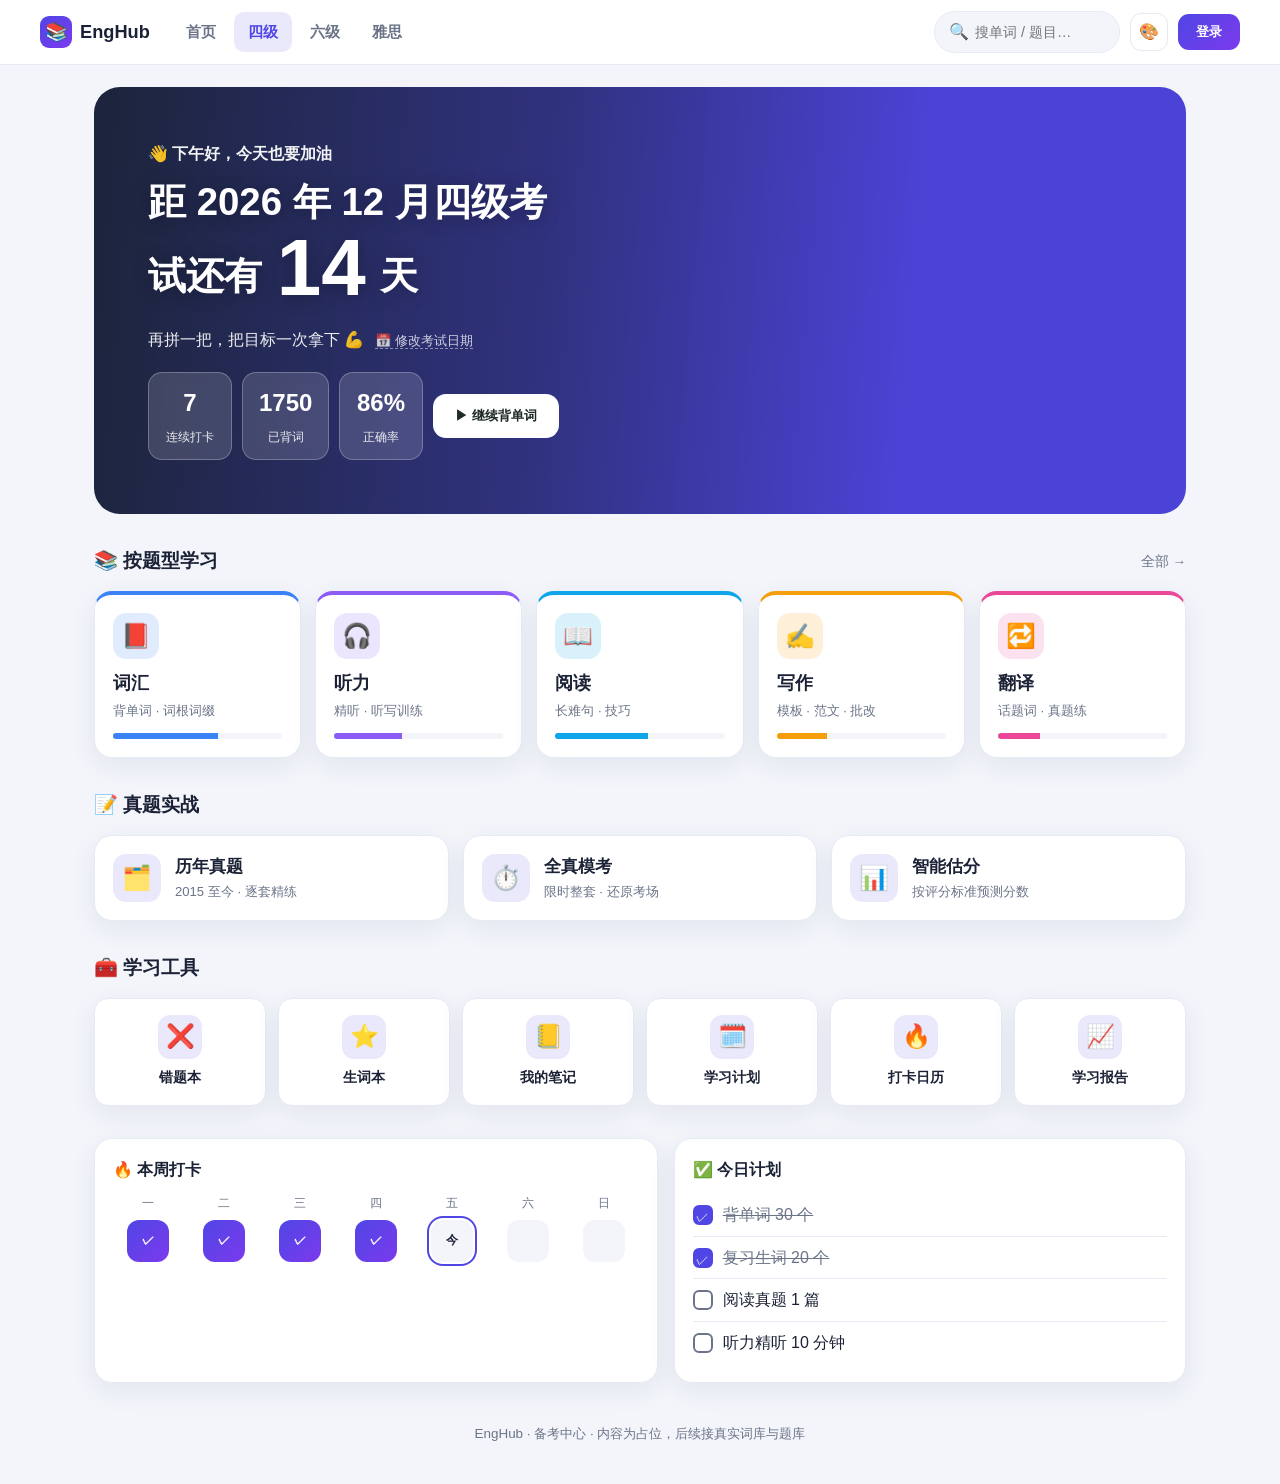
==== dashboard.html @ 28f86f94 "接入背单词功能:四/六级真实词库(各40词,先跑通)+ 备考中心入口接通 - data/cet4.js、data/cet6.js:真实词库(term/音标/词性/释义) - study.html:按 " ====
<!DOCTYPE html>
<html lang="zh-CN">
<head>
<meta charset="UTF-8" />
<meta name="viewport" content="width=device-width, initial-scale=1.0, viewport-fit=cover" />
<meta name="theme-color" content="#4f46e5" />
<title>备考中心 · EngHub</title>
<script>try{var t=localStorage.getItem('engapp-theme');if(t)document.documentElement.setAttribute('data-theme',t);}catch(e){}</script>
<link rel="stylesheet" href="assets/style.css" />
</head>
<body>
<header class="nav">
  <a class="brand" href="index.html"><span class="m">📚</span> EngHub</a>
  <nav class="nav-links" id="navLinks">
    <a href="index.html">首页</a>
    <a href="dashboard.html?exam=cet4" data-exam="cet4">四级</a>
    <a href="dashboard.html?exam=cet6" data-exam="cet6">六级</a>
    <a href="dashboard.html?exam=ielts" data-exam="ielts">雅思</a>
  </nav>
  <div class="nav-right">
    <div class="nav-search">🔍 <input placeholder="搜单词 / 题目…" /></div>
    <button class="btn-login">登录</button>
  </div>
  <button class="nav-toggle" id="navToggle">☰</button>
</header>

<div class="wrap">
  <section class="hero">
    <span class="hi">👋 下午好，今天也要加油</span>
    <h1 class="cd">距 <span id="examLabel">四级</span>考试还有 <span class="big" id="days">--</span> 天</h1>
    <p class="subt">再拼一把，把目标一次拿下 💪 <span class="edit">📅 修改考试日期</span></p>
    <div class="r">
      <div class="kpi"><b>7</b><span>连续打卡</span></div>
      <div class="kpi"><b>1750</b><span>已背词</span></div>
      <div class="kpi"><b>86%</b><span>正确率</span></div>
      <button class="cont" id="contStudy">▶ 继续背单词</button>
    </div>
  </section>

  <section class="sec">
    <div class="sec-h"><h2>📚 按题型学习</h2><span class="more">全部 →</span></div>
    <div class="types">
      <div class="tcard voc" id="goVocab"><div class="e">📕</div><h3>词汇</h3><p>背单词 · 词根词缀</p><div class="bar"><span style="width:62%"></span></div></div>
      <div class="tcard lis"><div class="e">🎧</div><h3>听力</h3><p>精听 · 听写训练</p><div class="bar"><span style="width:40%"></span></div></div>
      <div class="tcard read"><div class="e">📖</div><h3>阅读</h3><p>长难句 · 技巧</p><div class="bar"><span style="width:55%"></span></div></div>
      <div class="tcard wri"><div class="e">✍️</div><h3>写作</h3><p>模板 · 范文 · 批改</p><div class="bar"><span style="width:30%"></span></div></div>
      <div class="tcard tra"><div class="e">🔁</div><h3>翻译</h3><p>话题词 · 真题练</p><div class="bar"><span style="width:25%"></span></div></div>
    </div>
  </section>

  <section class="sec">
    <div class="sec-h"><h2>📝 真题实战</h2></div>
    <div class="exams3">
      <div class="ecard"><div class="e">🗂️</div><div><h3>历年真题</h3><p>2015 至今 · 逐套精练</p></div></div>
      <div class="ecard"><div class="e">⏱️</div><div><h3>全真模考</h3><p>限时整套 · 还原考场</p></div></div>
      <div class="ecard"><div class="e">📊</div><div><h3>智能估分</h3><p>按评分标准预测分数</p></div></div>
    </div>
  </section>

  <section class="sec">
    <div class="sec-h"><h2>🧰 学习工具</h2></div>
    <div class="tools">
      <div class="tool"><div class="e">❌</div><div class="t">错题本</div></div>
      <div class="tool"><div class="e">⭐</div><div class="t">生词本</div></div>
      <div class="tool" id="goNotes"><div class="e">📒</div><div class="t">我的笔记</div></div>
      <div class="tool"><div class="e">🗓️</div><div class="t">学习计划</div></div>
      <div class="tool"><div class="e">🔥</div><div class="t">打卡日历</div></div>
      <div class="tool"><div class="e">📈</div><div class="t">学习报告</div></div>
    </div>
  </section>

  <section class="sec plan">
    <div class="panel">
      <h3>🔥 本周打卡</h3>
      <div class="week">
        <div class="day done"><span>一</span><div class="d">✓</div></div>
        <div class="day done"><span>二</span><div class="d">✓</div></div>
        <div class="day done"><span>三</span><div class="d">✓</div></div>
        <div class="day done"><span>四</span><div class="d">✓</div></div>
        <div class="day today"><span>五</span><div class="d">今</div></div>
        <div class="day"><span>六</span><div class="d"></div></div>
        <div class="day"><span>日</span><div class="d"></div></div>
      </div>
    </div>
    <div class="panel">
      <h3>✅ 今日计划</h3>
      <ul class="todo" id="todo">
        <li class="done"><span class="b">✓</span><span class="x">背单词 30 个</span></li>
        <li class="done"><span class="b">✓</span><span class="x">复习生词 20 个</span></li>
        <li><span class="b"></span><span class="x">阅读真题 1 篇</span></li>
        <li><span class="b"></span><span class="x">听力精听 10 分钟</span></li>
      </ul>
    </div>
  </section>
</div>

<footer class="foot">EngHub · 备考中心 · 内容为占位，后续接真实词库与题库</footer>
<script src="assets/app.js"></script>
</body>
</html>
---- assets/style.css ----
/* ===== 主题变量（默认 + 各主题覆盖） ===== */
:root{
  --bg:#f3f5fb;--card:#ffffff;--ink:#1b2236;--dim:#6b7488;--line:#e7eaf3;
  --brand:#4f46e5;--brand2:#7c3aed;
  --voc:#3b82f6;--lis:#8b5cf6;--read:#0ea5e9;--wri:#f59e0b;--tra:#ec4899;
  --shadow:0 8px 28px rgba(30,30,80,.07);--r:18px;--nav-h:60px;--page-glow:none}
[data-theme="pebl"]{--bg:#e9f4f1;--card:#fff;--ink:#20322b;--dim:#6a7d75;--line:#d4e6e0;--brand:#1f6f4f;--brand2:#0d6568;--voc:#0d6568;--lis:#2f8f6b;--read:#7d9b6e;--wri:#c18d7d;--tra:#b5898b;--shadow:0 8px 28px rgba(31,71,63,.10);
  --page-glow:radial-gradient(900px 520px at 82% -12%,rgba(13,101,104,.14),transparent 60%),radial-gradient(760px 520px at 6% 6%,rgba(193,141,125,.12),transparent 62%)}
[data-theme="ocean"]{--bg:#e7f1fc;--card:#fff;--ink:#0f2438;--dim:#5b7892;--line:#d3e4f5;--brand:#0284c7;--brand2:#0ea5e9;--voc:#0ea5e9;--lis:#0891b2;--read:#2563eb;--wri:#06b6d4;--tra:#3b82f6}
[data-theme="forest"]{--bg:#eaf6ed;--card:#fff;--ink:#16271c;--dim:#5b7768;--line:#d2e8d8;--brand:#15803d;--brand2:#0d9488;--voc:#16a34a;--lis:#0d9488;--read:#65a30d;--wri:#059669;--tra:#14b8a6}
[data-theme="sakura"]{--bg:#fdeaf2;--card:#fff;--ink:#3b2330;--dim:#9c7385;--line:#f7d2e0;--brand:#db2777;--brand2:#fb7185;--voc:#ec4899;--lis:#f472b6;--read:#fb7185;--wri:#e879f9;--tra:#f43f5e}
[data-theme="sunset"]{--bg:#fff0e2;--card:#fff;--ink:#3a2415;--dim:#9a7256;--line:#f7dabf;--brand:#ea580c;--brand2:#f43f5e;--voc:#f97316;--lis:#ef4444;--read:#f43f5e;--wri:#f59e0b;--tra:#fb7185}
[data-theme="night"]{--bg:#0e1320;--card:#171d2e;--ink:#e8ecf6;--dim:#9aa3bd;--line:#26304a;--brand:#6366f1;--brand2:#8b5cf6;--voc:#818cf8;--lis:#a78bfa;--read:#38bdf8;--wri:#fbbf24;--tra:#f472b6;--shadow:0 10px 30px rgba(0,0,0,.42)}
[data-theme="midnight"]{--bg:#0b1424;--card:#122036;--ink:#dce9fb;--dim:#8aa0c0;--line:#1e3148;--brand:#2563eb;--brand2:#0ea5e9;--voc:#38bdf8;--lis:#60a5fa;--read:#22d3ee;--wri:#818cf8;--tra:#34d399;--shadow:0 10px 30px rgba(0,0,0,.45)}

*{box-sizing:border-box;margin:0;padding:0}
html{scroll-behavior:smooth}
body{font-family:-apple-system,"Segoe UI","Microsoft YaHei",Roboto,sans-serif;background-color:var(--bg);background-image:var(--page-glow);background-attachment:fixed;color:var(--ink);line-height:1.6;-webkit-font-smoothing:antialiased;min-height:100vh}
a{text-decoration:none;color:inherit}
.wrap{max-width:1140px;margin:0 auto;padding:0 clamp(16px,4vw,24px)}

/* ===== 顶部导航（两页共用） ===== */
.nav{position:sticky;top:0;z-index:50;display:flex;align-items:center;gap:14px;padding:11px clamp(16px,4vw,40px);background:var(--card);border-bottom:1px solid var(--line)}
.brand{font-weight:800;font-size:1.14rem;display:flex;align-items:center;gap:8px}
.brand .m{width:32px;height:32px;border-radius:9px;display:grid;place-items:center;background:linear-gradient(135deg,var(--brand),var(--brand2));color:#fff}
.nav-links{display:flex;gap:4px;margin-left:8px}
.nav-links a{padding:8px 14px;border-radius:10px;color:var(--dim);font-weight:600;font-size:.95rem}
.nav-links a:hover{color:var(--ink);background:var(--bg)}
.nav-links a.active{color:var(--brand);background:color-mix(in srgb,var(--brand) 12%,var(--card))}
.nav-right{margin-left:auto;display:flex;align-items:center;gap:10px}
.nav-search{display:flex;align-items:center;gap:6px;background:var(--bg);border:1px solid var(--line);border-radius:999px;padding:7px 14px;color:var(--dim)}
.nav-search input{border:0;background:none;outline:none;color:var(--ink);font-size:.9rem;width:130px}
.theme-btn{width:38px;height:38px;border-radius:11px;border:1px solid var(--line);background:var(--card);color:var(--ink);cursor:pointer;font-size:1rem}
.theme-btn:hover{border-color:var(--brand)}
.btn-login{border:0;cursor:pointer;padding:9px 18px;border-radius:11px;background:linear-gradient(135deg,var(--brand),var(--brand2));color:#fff;font-weight:700}
.nav-toggle{display:none;border:0;background:none;font-size:1.4rem;cursor:pointer;color:var(--ink)}

/* ===== 主题面板 ===== */
.theme-panel{position:fixed;top:calc(var(--nav-h) + 6px);right:14px;z-index:200;width:252px;background:var(--card);border:1px solid var(--line);border-radius:16px;box-shadow:var(--shadow);padding:14px;display:none}
.theme-panel.open{display:block}
.tp-title{font-size:.85rem;font-weight:700;color:var(--dim);margin-bottom:10px}
.tp-grid{display:grid;grid-template-columns:1fr 1fr;gap:8px}
.tp-item{display:flex;align-items:center;gap:8px;padding:8px 10px;border:1px solid var(--line);border-radius:10px;background:var(--card);cursor:pointer;color:var(--ink);font-size:.85rem;font-weight:600;text-align:left}
.tp-item:hover{border-color:var(--brand)}
.tp-item.active{border-color:var(--brand);background:var(--bg)}
.tp-dots{display:flex;flex:none}
.tp-dots i{width:13px;height:13px;border-radius:50%;display:block;margin-left:-4px;border:1.5px solid var(--card)}
.tp-dots i:first-child{margin-left:0}

/* ===== 首页 Hero ===== */
.home-hero{text-align:center;padding:clamp(50px,9vw,110px) 0 clamp(30px,5vw,60px);position:relative}
.home-hero h1{font-size:clamp(1.9rem,6vw,3.4rem);font-weight:900;letter-spacing:.5px}
.home-hero h1 .g{background:linear-gradient(90deg,var(--cet4,var(--voc)),var(--brand2),var(--tra));-webkit-background-clip:text;background-clip:text;color:transparent}
.home-hero .sub{color:var(--dim);margin-top:14px;font-size:clamp(1rem,2.5vw,1.18rem)}
.home-search{display:flex;align-items:center;gap:8px;max-width:580px;margin:26px auto 0;background:var(--card);border:1px solid var(--line);border-radius:999px;padding:8px 8px 8px 18px;box-shadow:var(--shadow)}
.home-search input{flex:1;border:0;outline:none;background:none;font-size:1rem;color:var(--ink)}
.home-search button{border:0;cursor:pointer;padding:11px 24px;border-radius:999px;background:linear-gradient(135deg,var(--brand),var(--brand2));color:#fff;font-weight:700}

.section{padding:clamp(22px,4vw,40px) 0}
.section h2{font-size:clamp(1.3rem,3vw,1.7rem);font-weight:800}
.section .sub{color:var(--dim);margin-top:4px}

/* 选择考试卡 */
.exams{margin-top:20px;display:grid;grid-template-columns:repeat(3,1fr);gap:18px}
.exam-card{position:relative;overflow:hidden;background:var(--card);border:1px solid var(--line);border-radius:20px;padding:24px;box-shadow:var(--shadow);transition:transform .18s,border-color .18s;border-top:5px solid var(--c)}
.exam-card.cet4{--c:var(--voc)}.exam-card.cet6{--c:var(--lis)}.exam-card.ielts{--c:var(--tra)}
.exam-card:hover{transform:translateY(-5px);border-color:var(--c)}
.exam-card .tag{font-size:.72rem;font-weight:800;letter-spacing:.08em;color:var(--c);background:color-mix(in srgb,var(--c) 14%,var(--card));padding:4px 10px;border-radius:999px;display:inline-block}
.exam-card h3{font-size:1.7rem;margin-top:12px}
.exam-card p{color:var(--dim);margin-top:6px;font-size:.92rem}
.exam-card .go{margin-top:14px;color:var(--c);font-weight:700;font-size:.9rem;display:inline-block}

/* 学习模块 */
.features{margin-top:20px;display:grid;grid-template-columns:repeat(4,1fr);gap:16px}
.feature{background:var(--card);border:1px solid var(--line);border-radius:var(--r);padding:20px 18px;box-shadow:var(--shadow);transition:transform .15s,border-color .15s}
.feature:hover{transform:translateY(-3px);border-color:var(--brand)}
.feature .e{font-size:1.7rem}
.feature h4{margin-top:10px;font-size:1.05rem}
.feature p{color:var(--dim);font-size:.84rem;margin-top:4px}

/* ===== 备考中心（dashboard） ===== */
.hero{position:relative;overflow:hidden;border-radius:26px;min-height:clamp(300px,40vw,400px);display:flex;flex-direction:column;justify-content:center;gap:14px;padding:clamp(26px,5vw,54px);color:#fff;margin-top:22px;
  background-image:linear-gradient(95deg,rgba(18,30,26,.84) 0%,rgba(18,30,26,.5) 42%,rgba(18,30,26,.08) 74%),url('https://images.unsplash.com/photo-1464822759023-fed622ff2c3b?auto=format&fit=crop&w=1600&q=70');
  background-size:cover;background-position:center;background-color:var(--brand)}
.hero .hi{font-weight:600;opacity:.95}
.hero .cd{font-size:clamp(1.5rem,4vw,2.4rem);font-weight:900;line-height:1.12;max-width:20ch;text-shadow:0 2px 18px rgba(0,0,0,.28)}
.hero .cd .big{font-size:clamp(2.8rem,9vw,5rem);display:inline-block;vertical-align:-6px;margin:0 4px}
.hero .subt{opacity:.92;max-width:42ch}
.hero .edit{font-size:.82rem;opacity:.85;border-bottom:1px dashed rgba(255,255,255,.6);cursor:pointer;margin-left:6px;white-space:nowrap}
.hero .r{display:flex;gap:10px;flex-wrap:wrap;align-items:center;margin-top:6px}
.kpi{background:rgba(255,255,255,.15);backdrop-filter:blur(6px);border:1px solid rgba(255,255,255,.25);border-radius:14px;padding:11px 16px;text-align:center;min-width:84px}
.kpi b{display:block;font-size:1.5rem}.kpi span{font-size:.76rem;opacity:.9}
.hero .cont{background:#fff;color:#1f2a24;font-weight:800;padding:13px 22px;border-radius:13px;cursor:pointer;border:0}

.sec{margin-top:32px}
.sec-h{display:flex;align-items:center;gap:8px;margin-bottom:14px}
.sec-h h2{font-size:1.2rem;font-weight:800}
.sec-h .more{margin-left:auto;color:var(--dim);font-size:.85rem;cursor:pointer}

.types{display:grid;grid-template-columns:repeat(5,1fr);gap:14px}
.tcard{background:var(--card);border:1px solid var(--line);border-radius:var(--r);padding:18px;box-shadow:var(--shadow);cursor:pointer;transition:transform .15s;border-top:4px solid var(--c)}
.tcard:hover{transform:translateY(-4px)}
.tcard.voc{--c:var(--voc)}.tcard.lis{--c:var(--lis)}.tcard.read{--c:var(--read)}.tcard.wri{--c:var(--wri)}.tcard.tra{--c:var(--tra)}
.tcard .e{font-size:1.5rem;width:46px;height:46px;border-radius:13px;display:grid;place-items:center;background:color-mix(in srgb,var(--c) 16%,var(--card))}
.tcard h3{font-size:1.1rem;margin-top:10px}
.tcard p{color:var(--dim);font-size:.82rem;margin-top:3px}
.tcard .bar{height:6px;border-radius:999px;background:var(--bg);margin-top:12px;overflow:hidden}
.tcard .bar span{display:block;height:100%;background:var(--c)}

.exams3{display:grid;grid-template-columns:repeat(3,1fr);gap:14px}
.ecard{display:flex;gap:14px;align-items:center;background:var(--card);border:1px solid var(--line);border-radius:var(--r);padding:18px;box-shadow:var(--shadow);cursor:pointer}
.ecard:hover{border-color:var(--brand)}
.ecard .e{width:48px;height:48px;border-radius:13px;display:grid;place-items:center;font-size:1.5rem;background:color-mix(in srgb,var(--brand) 12%,var(--card));flex:none}
.ecard h3{font-size:1.05rem}.ecard p{color:var(--dim);font-size:.82rem}

.tools{display:grid;grid-template-columns:repeat(6,1fr);gap:12px}
.tool{background:var(--card);border:1px solid var(--line);border-radius:14px;padding:16px 10px;text-align:center;box-shadow:var(--shadow);cursor:pointer;transition:transform .15s}
.tool:hover{transform:translateY(-3px);border-color:var(--brand)}
.tool .e{font-size:1.45rem;width:44px;height:44px;border-radius:12px;display:grid;place-items:center;margin:0 auto;background:color-mix(in srgb,var(--brand) 12%,var(--card))}
.tool .t{margin-top:8px;font-weight:700;font-size:.86rem}

.plan{display:grid;grid-template-columns:1.1fr 1fr;gap:16px}
.panel{background:var(--card);border:1px solid var(--line);border-radius:var(--r);padding:18px;box-shadow:var(--shadow)}
.panel h3{font-size:1rem;margin-bottom:12px}
.week{display:flex;justify-content:space-between;gap:6px}
.day{flex:1;text-align:center;color:var(--dim);font-size:.78rem}
.day .d{width:100%;aspect-ratio:1;max-width:42px;margin:6px auto 0;border-radius:12px;background:var(--bg);display:grid;place-items:center;font-weight:800;color:var(--dim)}
.day.done .d{background:linear-gradient(135deg,var(--brand),var(--brand2));color:#fff}
.day.today .d{outline:2px solid var(--brand);outline-offset:2px;color:var(--ink)}
.todo{list-style:none}
.todo li{display:flex;align-items:center;gap:10px;padding:8px 0;cursor:pointer;border-bottom:1px solid var(--line)}
.todo li:last-child{border-bottom:0}
.todo .b{width:20px;height:20px;border:2px solid var(--dim);border-radius:6px;display:grid;place-items:center;font-size:.8rem;flex:none}
.todo li.done .b{background:var(--brand);border-color:var(--brand);color:#fff}
.todo li.done .x{text-decoration:line-through;color:var(--dim)}

.foot{text-align:center;color:var(--dim);font-size:.84rem;padding:40px 20px}

/* ===== 响应式 ===== */
@media(max-width:900px){
  .nav-links,.nav-search{display:none}
  .nav-links.open{display:flex;flex-direction:column;position:absolute;top:var(--nav-h);left:0;right:0;background:var(--card);border-bottom:1px solid var(--line);padding:10px;gap:4px}
  .nav-toggle{display:block}
  .exams{grid-template-columns:1fr}.features{grid-template-columns:repeat(2,1fr)}
  .types{grid-template-columns:repeat(2,1fr)}.tools{grid-template-columns:repeat(3,1fr)}.exams3{grid-template-columns:1fr}.plan{grid-template-columns:1fr}
}
@media(max-width:520px){.features{grid-template-columns:1fr 1fr}.types{grid-template-columns:1fr 1fr}.tools{grid-template-columns:repeat(2,1fr)}.theme-panel{left:14px;width:auto}}
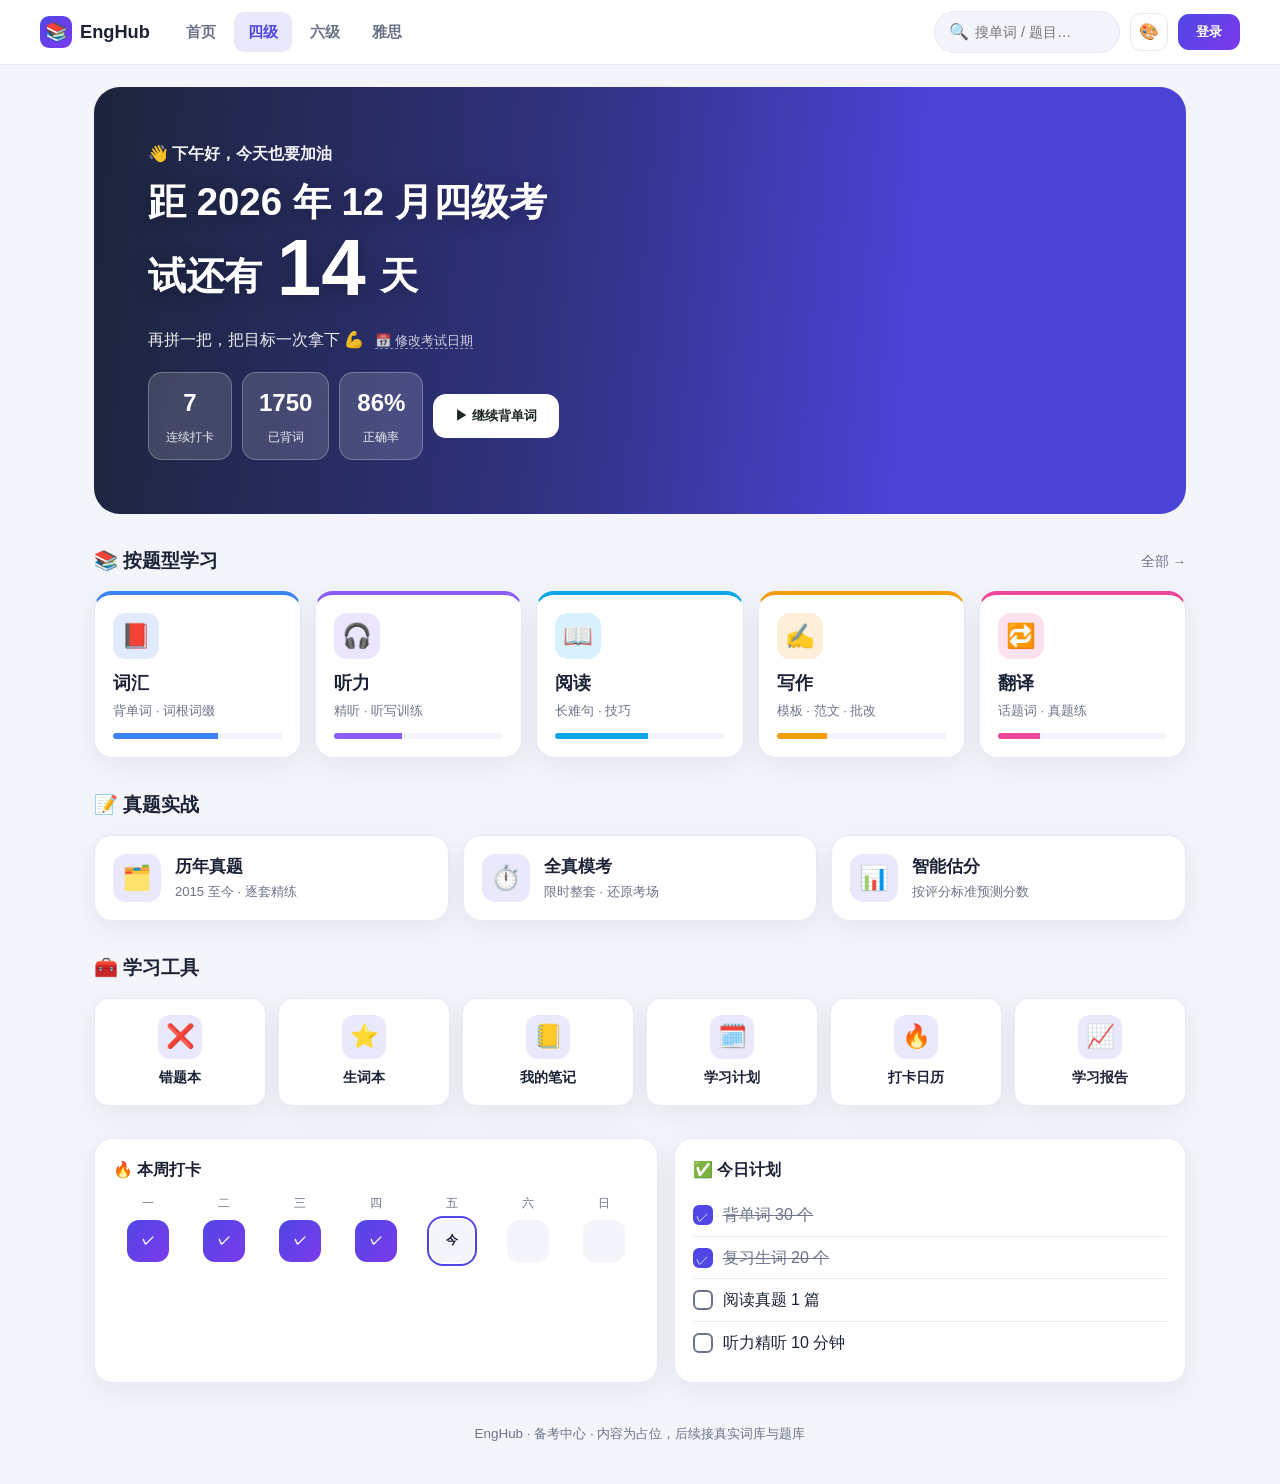
==== commit d22c8bf0: "备考中心接通题型/真题入口；新增题库页(卡片网格+分页)与练习详情页(阅读判分/写作翻译/智能估分)" ====
--- a/dashboard.html
+++ b/dashboard.html
@@ -51,9 +51,9 @@
   <section class="sec">
     <div class="sec-h"><h2>📝 真题实战</h2></div>
     <div class="exams3">
-      <div class="ecard"><div class="e">🗂️</div><div><h3>历年真题</h3><p>2015 至今 · 逐套精练</p></div></div>
-      <div class="ecard"><div class="e">⏱️</div><div><h3>全真模考</h3><p>限时整套 · 还原考场</p></div></div>
-      <div class="ecard"><div class="e">📊</div><div><h3>智能估分</h3><p>按评分标准预测分数</p></div></div>
+      <div class="ecard" id="goReal"><div class="e">🗂️</div><div><h3>历年真题</h3><p>2015 至今 · 逐套精练</p></div></div>
+      <div class="ecard" id="goMock"><div class="e">⏱️</div><div><h3>全真模考</h3><p>限时整套 · 还原考场</p></div></div>
+      <div class="ecard" id="goScore"><div class="e">📊</div><div><h3>智能估分</h3><p>按评分标准预测分数</p></div></div>
     </div>
   </section>
 
--- a/assets/style.css
+++ b/assets/style.css
@@ -145,3 +145,69 @@
   .types{grid-template-columns:repeat(2,1fr)}.tools{grid-template-columns:repeat(3,1fr)}.exams3{grid-template-columns:1fr}.plan{grid-template-columns:1fr}
 }
 @media(max-width:520px){.features{grid-template-columns:1fr 1fr}.types{grid-template-columns:1fr 1fr}.tools{grid-template-columns:repeat(2,1fr)}.theme-panel{left:14px;width:auto}}
+
+/* ===== 题库 / 真题页（tests.html） ===== */
+.pp-tabs{display:flex;flex-wrap:wrap;gap:6px;margin:16px 0 18px;background:var(--card);border:1px solid var(--line);border-radius:14px;padding:6px;box-shadow:var(--shadow)}
+.pp-tab{padding:8px 16px;border-radius:10px;font-weight:700;font-size:.92rem;color:var(--dim);background:none;border:0;cursor:pointer}
+.pp-tab:hover{color:var(--ink)}
+.pp-tab.on{background:color-mix(in srgb,var(--brand) 12%,var(--card));color:var(--brand)}
+.pp-list{display:grid;gap:12px}
+.pp-row{display:flex;align-items:center;gap:14px;background:var(--card);border:1px solid var(--line);border-radius:var(--r);padding:14px 18px;box-shadow:var(--shadow);transition:transform .15s,border-color .15s}
+.pp-row:hover{transform:translateY(-2px);border-color:var(--brand)}
+.pp-row .n{width:42px;height:42px;flex:none;border-radius:12px;display:grid;place-items:center;font-weight:800;background:color-mix(in srgb,var(--brand) 12%,var(--card));color:var(--brand)}
+.pp-row .m{flex:1}.pp-row h4{font-size:1.02rem}.pp-row p{color:var(--dim);font-size:.85rem;margin-top:2px}
+.pp-go{border:0;cursor:pointer;padding:9px 18px;border-radius:10px;background:linear-gradient(135deg,var(--brand),var(--brand2));color:#fff;font-weight:700;white-space:nowrap}
+.pp-note{color:var(--dim);font-size:.85rem;margin-top:14px;background:var(--bg);border:1px dashed var(--line);border-radius:12px;padding:12px 14px}
+.pp-empty{text-align:center;color:var(--dim);padding:50px 20px;background:var(--card);border:1px solid var(--line);border-radius:var(--r)}
+.est{background:var(--card);border:1px solid var(--line);border-radius:var(--r);padding:22px;box-shadow:var(--shadow);max-width:560px}
+.est .row{display:flex;align-items:center;gap:12px;margin:14px 0}
+.est .row label{width:56px;font-weight:700;font-size:.92rem}
+.est .row input[type=range]{flex:1;accent-color:var(--brand)}
+.est .row .v{width:52px;text-align:right;font-weight:800;color:var(--brand);font-variant-numeric:tabular-nums}
+.est .result{margin-top:18px;padding:18px;border-radius:14px;background:linear-gradient(135deg,var(--brand),var(--brand2));color:#fff;text-align:center}
+.est .result>span{opacity:.9;font-size:.9rem}.est .result b{font-size:2.3rem;display:block;line-height:1.1;font-variant-numeric:tabular-nums}
+.est .result>span:last-child{display:block;margin-top:4px;font-size:.82rem;opacity:.95}
+
+/* 题库卡片网格 */
+.qfilter{display:flex;flex-wrap:wrap;gap:8px;margin-bottom:16px}
+.qchip{padding:7px 14px;border-radius:999px;border:1px solid var(--line);background:var(--card);color:var(--dim);font-weight:600;font-size:.86rem;cursor:pointer}
+.qchip:hover{color:var(--ink)}
+.qchip.on{background:color-mix(in srgb,var(--brand) 12%,var(--card));color:var(--brand);border-color:color-mix(in srgb,var(--brand) 40%,var(--line))}
+.qgrid{display:grid;grid-template-columns:repeat(auto-fill,minmax(280px,1fr));gap:16px}
+.qcard{display:flex;flex-direction:column;gap:8px;background:var(--card);border:1px solid var(--line);border-radius:var(--r);padding:18px;box-shadow:var(--shadow);transition:transform .15s,border-color .15s;color:inherit}
+.qcard:hover{transform:translateY(-3px);border-color:var(--brand)}
+.qc-top{display:flex;justify-content:space-between;align-items:center}
+.qc-part{font-size:.72rem;font-weight:800;letter-spacing:.04em;color:var(--brand);background:color-mix(in srgb,var(--brand) 12%,var(--card));padding:3px 9px;border-radius:999px}
+.qc-freq{font-size:.72rem;font-weight:700;color:var(--dim)}
+.qcard h4{font-size:1.06rem;line-height:1.35}.qcard h4 b{display:block;font-weight:600;color:var(--dim);font-size:.9rem;margin-top:2px}
+.qc-meta{color:var(--dim);font-size:.82rem;margin-top:auto}
+.qc-go{color:var(--brand);font-weight:700;font-size:.88rem;margin-top:4px}
+
+/* 练习详情页 practice.html */
+.pr-head{padding:24px 0 6px}
+.pr-head h1{font-size:clamp(1.4rem,3.4vw,2rem);font-weight:800;margin-top:6px}
+.pr-cols{display:grid;grid-template-columns:1fr 1fr;gap:22px;align-items:start;padding-bottom:50px}
+.pr-passage,.pr-qs{background:var(--card);border:1px solid var(--line);border-radius:var(--r);padding:22px;box-shadow:var(--shadow)}
+.pr-passage h3,.pr-qs h3{font-weight:800;margin-bottom:12px}
+.pr-passage p{margin:0 0 12px;line-height:1.8}
+.pr-tip{color:var(--dim);font-size:.86rem;margin-bottom:14px}
+.pr-q{padding:12px 0;border-bottom:1px solid var(--line)}
+.pr-q>p{font-weight:600;margin-bottom:8px}
+.pr-opt{display:inline-flex;align-items:center;gap:5px;margin-right:14px;font-size:.9rem;cursor:pointer;color:var(--ink-2,var(--ink))}
+.pr-fill{width:100%;margin-top:4px;padding:8px 12px;border:1px solid var(--line);border-radius:10px;background:var(--bg);color:var(--ink);font-size:.95rem}
+.pr-fb{font-size:.84rem;margin-top:6px;font-weight:600;min-height:1em}
+.pr-fb.ok{color:var(--success,#16a34a)}.pr-fb.no{color:#ef4444}.pr-fb.miss{color:var(--dim)}
+.pr-score{margin-top:14px;font-weight:800;font-size:1.1rem;color:var(--brand)}
+.pr-prompt{background:var(--card);border:1px solid var(--line);border-radius:var(--r);padding:20px;box-shadow:var(--shadow);margin-bottom:16px}
+.pr-prompt h3{font-weight:800;margin-bottom:8px}.pr-prompt p{line-height:1.8}
+.pr-write{width:100%;min-height:240px;resize:vertical;border:1px solid var(--line);border-radius:var(--r);background:var(--card);padding:16px;font-family:inherit;font-size:1rem;color:var(--ink);line-height:1.7;box-shadow:var(--shadow)}
+.pr-write:focus{outline:none;border-color:var(--brand)}
+.pr-wrow{display:flex;align-items:center;gap:14px;margin:12px 0}
+.pr-wc{font-weight:700;color:var(--dim)}
+.btn-ghost2{border:1px solid var(--line);background:var(--card);color:var(--brand);font-weight:700;padding:8px 16px;border-radius:10px;cursor:pointer}
+.btn-ghost2:hover{border-color:var(--brand)}
+.pr-model{margin-top:8px;background:color-mix(in srgb,var(--brand) 6%,var(--card));border:1px solid var(--line);border-radius:var(--r);padding:20px}
+.pr-model h3{font-weight:800;margin-bottom:8px}.pr-model p{line-height:1.8}
+.pr-audio{display:flex;align-items:center;flex-wrap:wrap;gap:6px;background:var(--card);border:1px solid var(--line);border-radius:var(--r);padding:16px 18px;box-shadow:var(--shadow);margin-bottom:16px}
+.pr-transcript{white-space:pre-wrap;background:var(--card);border:1px solid var(--line);border-radius:var(--r);padding:18px;line-height:1.8;margin-bottom:16px;font-family:inherit}
+@media(max-width:760px){.pr-cols{grid-template-columns:1fr}}
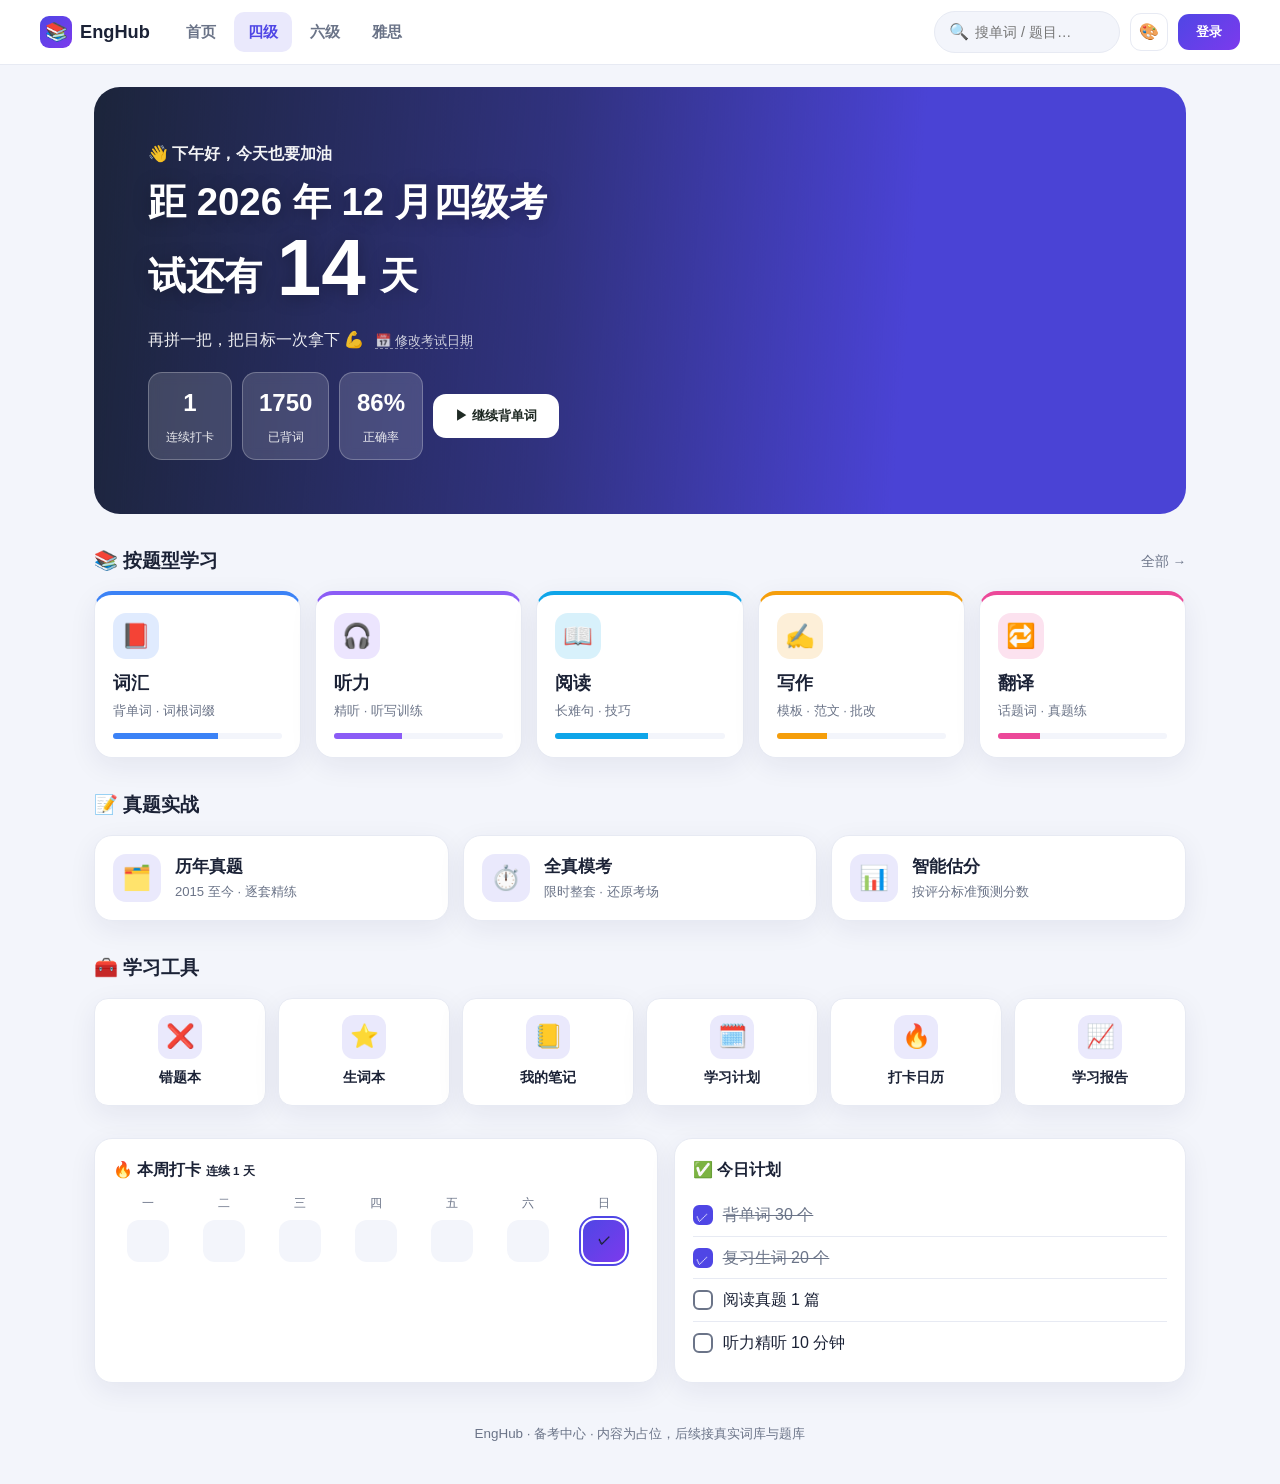
==== commit 9bd6fa60: "云端数据同步：笔记/做题/错题本/打卡/今日计划全部按账号存云端；重建笔记页+新增错题本页" ====
--- a/dashboard.html
+++ b/dashboard.html
@@ -60,8 +60,8 @@
   <section class="sec">
     <div class="sec-h"><h2>🧰 学习工具</h2></div>
     <div class="tools">
-      <div class="tool"><div class="e">❌</div><div class="t">错题本</div></div>
-      <div class="tool"><div class="e">⭐</div><div class="t">生词本</div></div>
+      <div class="tool" id="goMistakes"><div class="e">❌</div><div class="t">错题本</div></div>
+      <div class="tool" id="goWords"><div class="e">⭐</div><div class="t">生词本</div></div>
       <div class="tool" id="goNotes"><div class="e">📒</div><div class="t">我的笔记</div></div>
       <div class="tool"><div class="e">🗓️</div><div class="t">学习计划</div></div>
       <div class="tool"><div class="e">🔥</div><div class="t">打卡日历</div></div>
@@ -71,16 +71,8 @@
 
   <section class="sec plan">
     <div class="panel">
-      <h3>🔥 本周打卡</h3>
-      <div class="week">
-        <div class="day done"><span>一</span><div class="d">✓</div></div>
-        <div class="day done"><span>二</span><div class="d">✓</div></div>
-        <div class="day done"><span>三</span><div class="d">✓</div></div>
-        <div class="day done"><span>四</span><div class="d">✓</div></div>
-        <div class="day today"><span>五</span><div class="d">今</div></div>
-        <div class="day"><span>六</span><div class="d"></div></div>
-        <div class="day"><span>日</span><div class="d"></div></div>
-      </div>
+      <h3>🔥 本周打卡 <span id="streakBadge" class="badge" style="font-size:.72rem">—</span></h3>
+      <div class="week" id="week"></div>
     </div>
     <div class="panel">
       <h3>✅ 今日计划</h3>
@@ -96,5 +88,6 @@
 
 <footer class="foot">EngHub · 备考中心 · 内容为占位，后续接真实词库与题库</footer>
 <script src="assets/app.js"></script>
+<script src="assets/cloud-auth.js"></script>
 </body>
 </html>
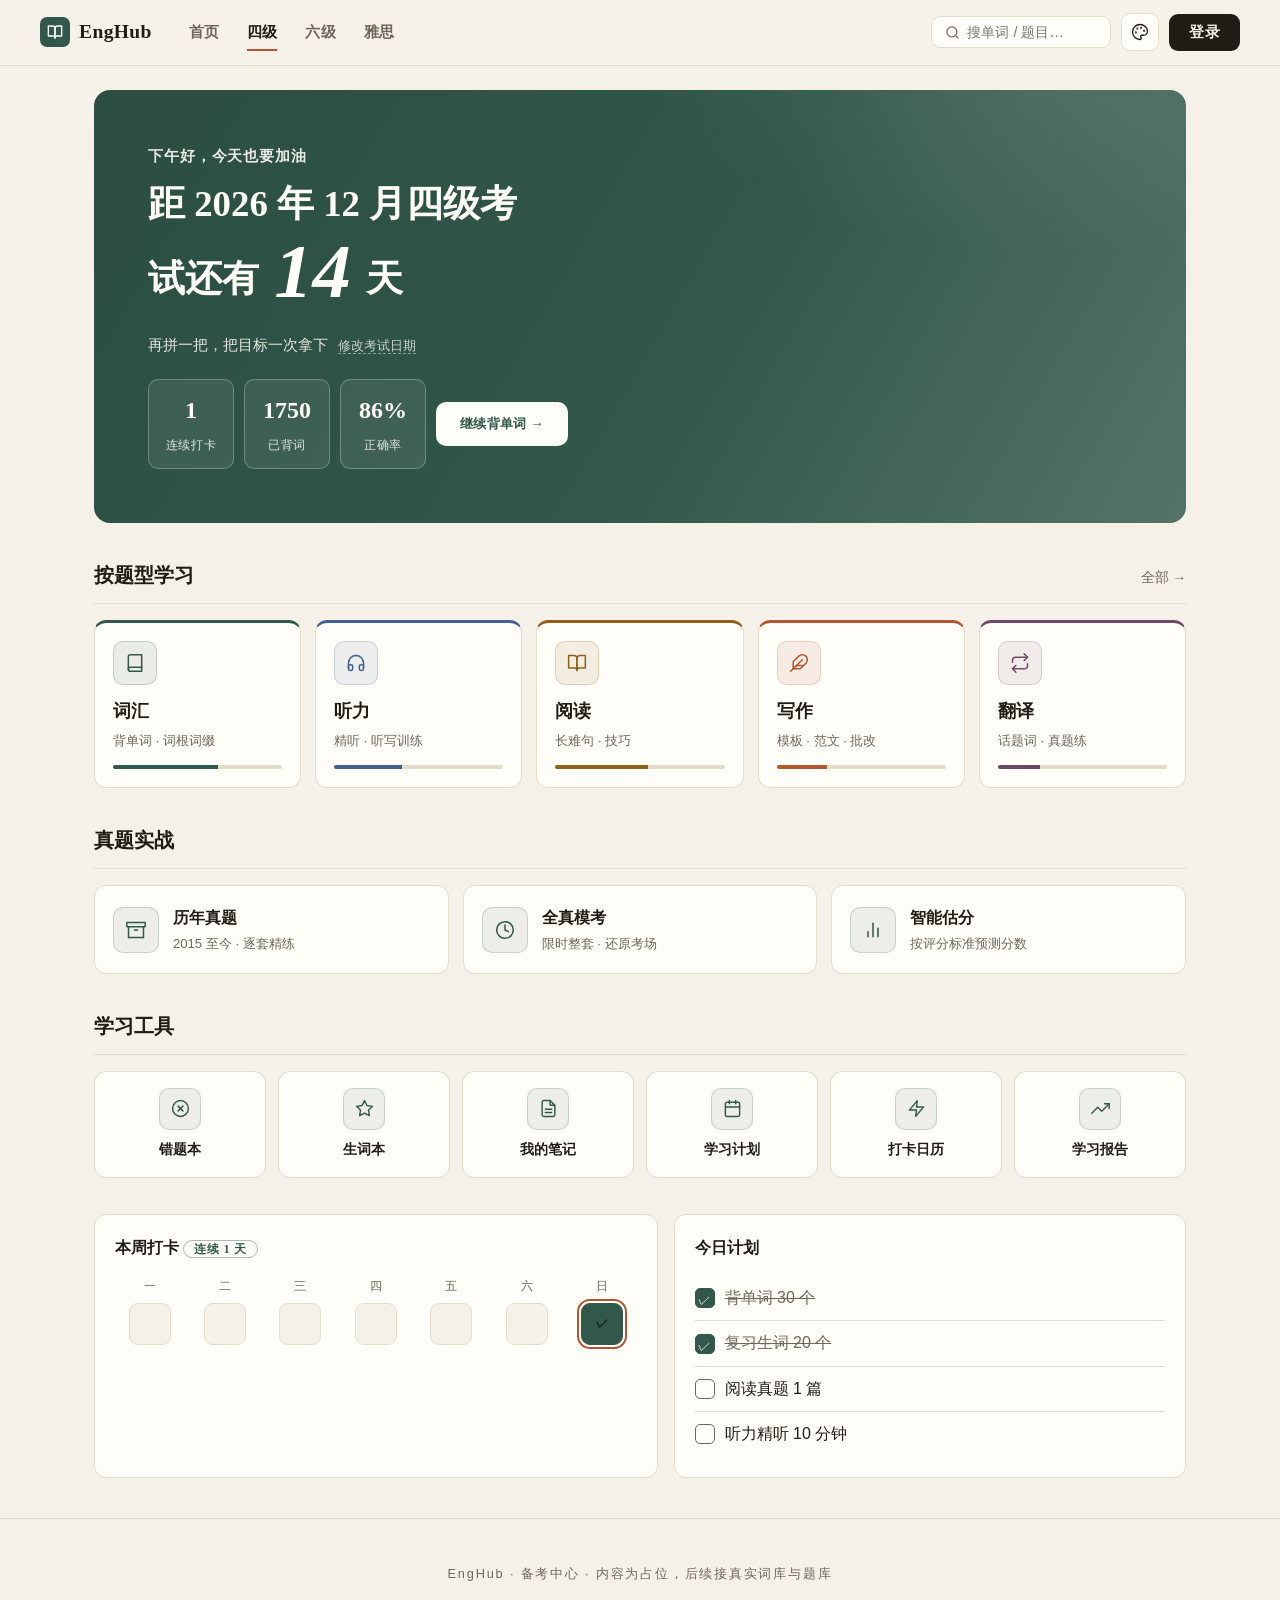
==== commit 6790a3c7: "整站改版「纸墨书房」编辑风:暖纸底+衬线标题+墨绿主色;emoji 图标全部换线性 SVG;8 套主题重调色(新增夜读/子夜暗色);移除 Google Fonts 与 Unsplash 外链提升国内加" ====
--- a/dashboard.html
+++ b/dashboard.html
@@ -3,14 +3,14 @@
 <head>
 <meta charset="UTF-8" />
 <meta name="viewport" content="width=device-width, initial-scale=1.0, viewport-fit=cover" />
-<meta name="theme-color" content="#4f46e5" />
+<meta name="theme-color" content="#f5f1e8" />
 <title>备考中心 · EngHub</title>
 <script>try{var t=localStorage.getItem('engapp-theme');if(t)document.documentElement.setAttribute('data-theme',t);}catch(e){}</script>
 <link rel="stylesheet" href="assets/style.css" />
 </head>
 <body>
 <header class="nav">
-  <a class="brand" href="index.html"><span class="m">📚</span> EngHub</a>
+  <a class="brand" href="index.html"><span class="m"><svg width="16" height="16" viewBox="0 0 24 24" fill="none" stroke="currentColor" stroke-width="2" stroke-linecap="round" stroke-linejoin="round"><path d="M2 3h6a4 4 0 0 1 4 4v14a3 3 0 0 0-3-3H2z"/><path d="M22 3h-6a4 4 0 0 0-4 4v14a3 3 0 0 1 3-3h7z"/></svg></span> EngHub</a>
   <nav class="nav-links" id="navLinks">
     <a href="index.html">首页</a>
     <a href="dashboard.html?exam=cet4" data-exam="cet4">四级</a>
@@ -18,7 +18,7 @@
     <a href="dashboard.html?exam=ielts" data-exam="ielts">雅思</a>
   </nav>
   <div class="nav-right">
-    <div class="nav-search">🔍 <input placeholder="搜单词 / 题目…" /></div>
+    <div class="nav-search"><svg width="15" height="15" viewBox="0 0 24 24" fill="none" stroke="currentColor" stroke-width="2" stroke-linecap="round" stroke-linejoin="round"><circle cx="11" cy="11" r="8"/><line x1="21" y1="21" x2="16.65" y2="16.65"/></svg> <input placeholder="搜单词 / 题目…" /></div>
     <button class="btn-login">登录</button>
   </div>
   <button class="nav-toggle" id="navToggle">☰</button>
@@ -26,56 +26,56 @@
 
 <div class="wrap">
   <section class="hero">
-    <span class="hi">👋 下午好，今天也要加油</span>
+    <span class="hi">下午好，今天也要加油</span>
     <h1 class="cd">距 <span id="examLabel">四级</span>考试还有 <span class="big" id="days">--</span> 天</h1>
-    <p class="subt">再拼一把，把目标一次拿下 💪 <span class="edit">📅 修改考试日期</span></p>
+    <p class="subt">再拼一把，把目标一次拿下 <span class="edit">修改考试日期</span></p>
     <div class="r">
       <div class="kpi"><b>7</b><span>连续打卡</span></div>
       <div class="kpi"><b>1750</b><span>已背词</span></div>
       <div class="kpi"><b>86%</b><span>正确率</span></div>
-      <button class="cont" id="contStudy">▶ 继续背单词</button>
+      <button class="cont" id="contStudy">继续背单词 →</button>
     </div>
   </section>
 
   <section class="sec">
-    <div class="sec-h"><h2>📚 按题型学习</h2><span class="more">全部 →</span></div>
+    <div class="sec-h"><h2>按题型学习</h2><span class="more">全部 →</span></div>
     <div class="types">
-      <div class="tcard voc" id="goVocab"><div class="e">📕</div><h3>词汇</h3><p>背单词 · 词根词缀</p><div class="bar"><span style="width:62%"></span></div></div>
-      <div class="tcard lis"><div class="e">🎧</div><h3>听力</h3><p>精听 · 听写训练</p><div class="bar"><span style="width:40%"></span></div></div>
-      <div class="tcard read"><div class="e">📖</div><h3>阅读</h3><p>长难句 · 技巧</p><div class="bar"><span style="width:55%"></span></div></div>
-      <div class="tcard wri"><div class="e">✍️</div><h3>写作</h3><p>模板 · 范文 · 批改</p><div class="bar"><span style="width:30%"></span></div></div>
-      <div class="tcard tra"><div class="e">🔁</div><h3>翻译</h3><p>话题词 · 真题练</p><div class="bar"><span style="width:25%"></span></div></div>
+      <div class="tcard voc" id="goVocab"><div class="e"><svg width="20" height="20" viewBox="0 0 24 24" fill="none" stroke="currentColor" stroke-width="1.8" stroke-linecap="round" stroke-linejoin="round"><path d="M4 19.5A2.5 2.5 0 0 1 6.5 17H20"/><path d="M6.5 2H20v20H6.5A2.5 2.5 0 0 1 4 19.5v-15A2.5 2.5 0 0 1 6.5 2z"/></svg></div><h3>词汇</h3><p>背单词 · 词根词缀</p><div class="bar"><span style="width:62%"></span></div></div>
+      <div class="tcard lis"><div class="e"><svg width="20" height="20" viewBox="0 0 24 24" fill="none" stroke="currentColor" stroke-width="1.8" stroke-linecap="round" stroke-linejoin="round"><path d="M3 18v-6a9 9 0 0 1 18 0v6"/><path d="M21 19a2 2 0 0 1-2 2h-1a2 2 0 0 1-2-2v-3a2 2 0 0 1 2-2h3zM3 19a2 2 0 0 0 2 2h1a2 2 0 0 0 2-2v-3a2 2 0 0 0-2-2H3z"/></svg></div><h3>听力</h3><p>精听 · 听写训练</p><div class="bar"><span style="width:40%"></span></div></div>
+      <div class="tcard read"><div class="e"><svg width="20" height="20" viewBox="0 0 24 24" fill="none" stroke="currentColor" stroke-width="1.8" stroke-linecap="round" stroke-linejoin="round"><path d="M2 3h6a4 4 0 0 1 4 4v14a3 3 0 0 0-3-3H2z"/><path d="M22 3h-6a4 4 0 0 0-4 4v14a3 3 0 0 1 3-3h7z"/></svg></div><h3>阅读</h3><p>长难句 · 技巧</p><div class="bar"><span style="width:55%"></span></div></div>
+      <div class="tcard wri"><div class="e"><svg width="20" height="20" viewBox="0 0 24 24" fill="none" stroke="currentColor" stroke-width="1.8" stroke-linecap="round" stroke-linejoin="round"><path d="M20.24 12.24a6 6 0 0 0-8.49-8.49L5 10.5V19h8.5z"/><line x1="16" y1="8" x2="2" y2="22"/><line x1="17.5" y1="15" x2="9" y2="15"/></svg></div><h3>写作</h3><p>模板 · 范文 · 批改</p><div class="bar"><span style="width:30%"></span></div></div>
+      <div class="tcard tra"><div class="e"><svg width="20" height="20" viewBox="0 0 24 24" fill="none" stroke="currentColor" stroke-width="1.8" stroke-linecap="round" stroke-linejoin="round"><polyline points="17 1 21 5 17 9"/><path d="M3 11V9a4 4 0 0 1 4-4h14"/><polyline points="7 23 3 19 7 15"/><path d="M21 13v2a4 4 0 0 1-4 4H3"/></svg></div><h3>翻译</h3><p>话题词 · 真题练</p><div class="bar"><span style="width:25%"></span></div></div>
     </div>
   </section>
 
   <section class="sec">
-    <div class="sec-h"><h2>📝 真题实战</h2></div>
+    <div class="sec-h"><h2>真题实战</h2></div>
     <div class="exams3">
-      <div class="ecard" id="goReal"><div class="e">🗂️</div><div><h3>历年真题</h3><p>2015 至今 · 逐套精练</p></div></div>
-      <div class="ecard" id="goMock"><div class="e">⏱️</div><div><h3>全真模考</h3><p>限时整套 · 还原考场</p></div></div>
-      <div class="ecard" id="goScore"><div class="e">📊</div><div><h3>智能估分</h3><p>按评分标准预测分数</p></div></div>
+      <div class="ecard" id="goReal"><div class="e"><svg width="20" height="20" viewBox="0 0 24 24" fill="none" stroke="currentColor" stroke-width="1.8" stroke-linecap="round" stroke-linejoin="round"><polyline points="21 8 21 21 3 21 3 8"/><rect x="1" y="3" width="22" height="5"/><line x1="10" y1="12" x2="14" y2="12"/></svg></div><div><h3>历年真题</h3><p>2015 至今 · 逐套精练</p></div></div>
+      <div class="ecard" id="goMock"><div class="e"><svg width="20" height="20" viewBox="0 0 24 24" fill="none" stroke="currentColor" stroke-width="1.8" stroke-linecap="round" stroke-linejoin="round"><circle cx="12" cy="12" r="10"/><polyline points="12 6 12 12 16 14"/></svg></div><div><h3>全真模考</h3><p>限时整套 · 还原考场</p></div></div>
+      <div class="ecard" id="goScore"><div class="e"><svg width="20" height="20" viewBox="0 0 24 24" fill="none" stroke="currentColor" stroke-width="1.8" stroke-linecap="round" stroke-linejoin="round"><line x1="18" y1="20" x2="18" y2="10"/><line x1="12" y1="20" x2="12" y2="4"/><line x1="6" y1="20" x2="6" y2="14"/></svg></div><div><h3>智能估分</h3><p>按评分标准预测分数</p></div></div>
     </div>
   </section>
 
   <section class="sec">
-    <div class="sec-h"><h2>🧰 学习工具</h2></div>
+    <div class="sec-h"><h2>学习工具</h2></div>
     <div class="tools">
-      <div class="tool" id="goMistakes"><div class="e">❌</div><div class="t">错题本</div></div>
-      <div class="tool" id="goWords"><div class="e">⭐</div><div class="t">生词本</div></div>
-      <div class="tool" id="goNotes"><div class="e">📒</div><div class="t">我的笔记</div></div>
-      <div class="tool"><div class="e">🗓️</div><div class="t">学习计划</div></div>
-      <div class="tool"><div class="e">🔥</div><div class="t">打卡日历</div></div>
-      <div class="tool"><div class="e">📈</div><div class="t">学习报告</div></div>
+      <div class="tool" id="goMistakes"><div class="e"><svg width="19" height="19" viewBox="0 0 24 24" fill="none" stroke="currentColor" stroke-width="1.8" stroke-linecap="round" stroke-linejoin="round"><circle cx="12" cy="12" r="10"/><line x1="15" y1="9" x2="9" y2="15"/><line x1="9" y1="9" x2="15" y2="15"/></svg></div><div class="t">错题本</div></div>
+      <div class="tool" id="goWords"><div class="e"><svg width="19" height="19" viewBox="0 0 24 24" fill="none" stroke="currentColor" stroke-width="1.8" stroke-linecap="round" stroke-linejoin="round"><polygon points="12 2 15.09 8.26 22 9.27 17 14.14 18.18 21.02 12 17.77 5.82 21.02 7 14.14 2 9.27 8.91 8.26"/></svg></div><div class="t">生词本</div></div>
+      <div class="tool" id="goNotes"><div class="e"><svg width="19" height="19" viewBox="0 0 24 24" fill="none" stroke="currentColor" stroke-width="1.8" stroke-linecap="round" stroke-linejoin="round"><path d="M14 2H6a2 2 0 0 0-2 2v16a2 2 0 0 0 2 2h12a2 2 0 0 0 2-2V8z"/><polyline points="14 2 14 8 20 8"/><line x1="16" y1="13" x2="8" y2="13"/><line x1="16" y1="17" x2="8" y2="17"/></svg></div><div class="t">我的笔记</div></div>
+      <div class="tool"><div class="e"><svg width="19" height="19" viewBox="0 0 24 24" fill="none" stroke="currentColor" stroke-width="1.8" stroke-linecap="round" stroke-linejoin="round"><rect x="3" y="4" width="18" height="18" rx="2" ry="2"/><line x1="16" y1="2" x2="16" y2="6"/><line x1="8" y1="2" x2="8" y2="6"/><line x1="3" y1="10" x2="21" y2="10"/></svg></div><div class="t">学习计划</div></div>
+      <div class="tool"><div class="e"><svg width="19" height="19" viewBox="0 0 24 24" fill="none" stroke="currentColor" stroke-width="1.8" stroke-linecap="round" stroke-linejoin="round"><polygon points="13 2 3 14 12 14 11 22 21 10 12 10 13 2"/></svg></div><div class="t">打卡日历</div></div>
+      <div class="tool"><div class="e"><svg width="19" height="19" viewBox="0 0 24 24" fill="none" stroke="currentColor" stroke-width="1.8" stroke-linecap="round" stroke-linejoin="round"><polyline points="23 6 13.5 15.5 8.5 10.5 1 18"/><polyline points="17 6 23 6 23 12"/></svg></div><div class="t">学习报告</div></div>
     </div>
   </section>
 
   <section class="sec plan">
     <div class="panel">
-      <h3>🔥 本周打卡 <span id="streakBadge" class="badge" style="font-size:.72rem">—</span></h3>
+      <h3>本周打卡 <span id="streakBadge" class="badge">—</span></h3>
       <div class="week" id="week"></div>
     </div>
     <div class="panel">
-      <h3>✅ 今日计划</h3>
+      <h3>今日计划</h3>
       <ul class="todo" id="todo">
         <li class="done"><span class="b">✓</span><span class="x">背单词 30 个</span></li>
         <li class="done"><span class="b">✓</span><span class="x">复习生词 20 个</span></li>
--- a/assets/style.css
+++ b/assets/style.css
@@ -1,140 +1,155 @@
-/* ===== 主题变量（默认 + 各主题覆盖） ===== */
+/* ===== 「纸墨书房」设计系统 —— 主题变量（默认 + 各主题覆盖） ===== */
 :root{
-  --bg:#f3f5fb;--card:#ffffff;--ink:#1b2236;--dim:#6b7488;--line:#e7eaf3;
-  --brand:#4f46e5;--brand2:#7c3aed;
-  --voc:#3b82f6;--lis:#8b5cf6;--read:#0ea5e9;--wri:#f59e0b;--tra:#ec4899;
-  --shadow:0 8px 28px rgba(30,30,80,.07);--r:18px;--nav-h:60px;--page-glow:none}
-[data-theme="pebl"]{--bg:#e9f4f1;--card:#fff;--ink:#20322b;--dim:#6a7d75;--line:#d4e6e0;--brand:#1f6f4f;--brand2:#0d6568;--voc:#0d6568;--lis:#2f8f6b;--read:#7d9b6e;--wri:#c18d7d;--tra:#b5898b;--shadow:0 8px 28px rgba(31,71,63,.10);
-  --page-glow:radial-gradient(900px 520px at 82% -12%,rgba(13,101,104,.14),transparent 60%),radial-gradient(760px 520px at 6% 6%,rgba(193,141,125,.12),transparent 62%)}
-[data-theme="ocean"]{--bg:#e7f1fc;--card:#fff;--ink:#0f2438;--dim:#5b7892;--line:#d3e4f5;--brand:#0284c7;--brand2:#0ea5e9;--voc:#0ea5e9;--lis:#0891b2;--read:#2563eb;--wri:#06b6d4;--tra:#3b82f6}
-[data-theme="forest"]{--bg:#eaf6ed;--card:#fff;--ink:#16271c;--dim:#5b7768;--line:#d2e8d8;--brand:#15803d;--brand2:#0d9488;--voc:#16a34a;--lis:#0d9488;--read:#65a30d;--wri:#059669;--tra:#14b8a6}
-[data-theme="sakura"]{--bg:#fdeaf2;--card:#fff;--ink:#3b2330;--dim:#9c7385;--line:#f7d2e0;--brand:#db2777;--brand2:#fb7185;--voc:#ec4899;--lis:#f472b6;--read:#fb7185;--wri:#e879f9;--tra:#f43f5e}
-[data-theme="sunset"]{--bg:#fff0e2;--card:#fff;--ink:#3a2415;--dim:#9a7256;--line:#f7dabf;--brand:#ea580c;--brand2:#f43f5e;--voc:#f97316;--lis:#ef4444;--read:#f43f5e;--wri:#f59e0b;--tra:#fb7185}
-[data-theme="night"]{--bg:#0e1320;--card:#171d2e;--ink:#e8ecf6;--dim:#9aa3bd;--line:#26304a;--brand:#6366f1;--brand2:#8b5cf6;--voc:#818cf8;--lis:#a78bfa;--read:#38bdf8;--wri:#fbbf24;--tra:#f472b6;--shadow:0 10px 30px rgba(0,0,0,.42)}
-[data-theme="midnight"]{--bg:#0b1424;--card:#122036;--ink:#dce9fb;--dim:#8aa0c0;--line:#1e3148;--brand:#2563eb;--brand2:#0ea5e9;--voc:#38bdf8;--lis:#60a5fa;--read:#22d3ee;--wri:#818cf8;--tra:#34d399;--shadow:0 10px 30px rgba(0,0,0,.45)}
+  --bg:#f5f1e8;--card:#fffdf7;--ink:#211d16;--dim:#6f675a;--line:#e3dccb;
+  --brand:#31584a;--brand2:#436f5e;--on-brand:#fffdf7;--accent:#b3562e;
+  --voc:#31584a;--lis:#44618e;--read:#8f6117;--wri:#b3562e;--tra:#6e4a69;
+  --good:#2f7a4e;--bad:#b3402e;
+  --serif:"Noto Serif SC",Georgia,"Times New Roman","STZhongsong","SimSun",serif;
+  --shadow:0 1px 2px rgba(33,29,22,.04),0 10px 30px rgba(33,29,22,.06);
+  --r:12px;--nav-h:60px;--page-glow:none}
+[data-theme="pebl"]{--bg:#edf1ea;--card:#fdfefb;--ink:#1e2a24;--dim:#63705f;--line:#d8e0d2;--brand:#3e6049;--brand2:#52795e;--accent:#a9633a;--voc:#3e6049;--lis:#48657f;--read:#8a6a2a;--wri:#a9633a;--tra:#6d5470}
+[data-theme="ocean"]{--bg:#ebf0ef;--card:#fcfefd;--ink:#17252a;--dim:#5d6f74;--line:#d5e0de;--brand:#2f5e68;--brand2:#417a86;--accent:#a55e35;--voc:#2f5e68;--lis:#3f628f;--read:#87651f;--wri:#a55e35;--tra:#5f4c74}
+[data-theme="forest"]{--bg:#edf2e9;--card:#fdfef9;--ink:#1c2418;--dim:#5f6c58;--line:#d9e2cf;--brand:#3a5c2e;--brand2:#4e7540;--accent:#9c5d2b;--voc:#3a5c2e;--lis:#3f6470;--read:#8a681f;--wri:#9c5d2b;--tra:#6b4b62}
+[data-theme="sakura"]{--bg:#f6eee9;--card:#fffcfa;--ink:#2c211f;--dim:#7c6a64;--line:#ead9d1;--brand:#9e4a5a;--brand2:#b4626f;--accent:#3f5d54;--voc:#9e4a5a;--lis:#59618f;--read:#95661d;--wri:#b3562e;--tra:#6e4a69}
+[data-theme="sunset"]{--bg:#f7efe2;--card:#fffdf6;--ink:#2b2114;--dim:#7c6c54;--line:#ecdec4;--brand:#a6572b;--brand2:#bd6e3f;--accent:#31584a;--voc:#a6572b;--lis:#4f618a;--read:#8f6117;--wri:#a83b28;--tra:#6e4a69}
+[data-theme="night"]{--bg:#17130c;--card:#221d13;--ink:#ece4d2;--dim:#a2977f;--line:#39321f;--brand:#c9a968;--brand2:#a98c50;--on-brand:#221a0c;--accent:#c77950;--voc:#c9a968;--lis:#8ba3c9;--read:#c9b06a;--wri:#c77950;--tra:#b48bab;--shadow:0 1px 2px rgba(0,0,0,.3),0 12px 34px rgba(0,0,0,.42)}
+[data-theme="midnight"]{--bg:#101418;--card:#191f26;--ink:#e0e7ee;--dim:#94a1b0;--line:#2b3641;--brand:#7fa3c4;--brand2:#5f88ad;--on-brand:#101820;--accent:#c99668;--voc:#7fa3c4;--lis:#93a8d6;--read:#c2a878;--wri:#c99668;--tra:#ad93bd;--shadow:0 1px 2px rgba(0,0,0,.35),0 12px 34px rgba(0,0,0,.45)}
 
 *{box-sizing:border-box;margin:0;padding:0}
 html{scroll-behavior:smooth}
-body{font-family:-apple-system,"Segoe UI","Microsoft YaHei",Roboto,sans-serif;background-color:var(--bg);background-image:var(--page-glow);background-attachment:fixed;color:var(--ink);line-height:1.6;-webkit-font-smoothing:antialiased;min-height:100vh}
+body{font-family:-apple-system,"Segoe UI","PingFang SC","Microsoft YaHei",Roboto,sans-serif;background-color:var(--bg);background-image:var(--page-glow);background-attachment:fixed;color:var(--ink);line-height:1.65;-webkit-font-smoothing:antialiased;min-height:100vh}
 a{text-decoration:none;color:inherit}
+button{font-family:inherit}
+svg{display:inline-block;vertical-align:-.18em}
 .wrap{max-width:1140px;margin:0 auto;padding:0 clamp(16px,4vw,24px)}
-
-/* ===== 顶部导航（两页共用） ===== */
-.nav{position:sticky;top:0;z-index:50;display:flex;align-items:center;gap:14px;padding:11px clamp(16px,4vw,40px);background:var(--card);border-bottom:1px solid var(--line)}
-.brand{font-weight:800;font-size:1.14rem;display:flex;align-items:center;gap:8px}
-.brand .m{width:32px;height:32px;border-radius:9px;display:grid;place-items:center;background:linear-gradient(135deg,var(--brand),var(--brand2));color:#fff}
-.nav-links{display:flex;gap:4px;margin-left:8px}
-.nav-links a{padding:8px 14px;border-radius:10px;color:var(--dim);font-weight:600;font-size:.95rem}
-.nav-links a:hover{color:var(--ink);background:var(--bg)}
-.nav-links a.active{color:var(--brand);background:color-mix(in srgb,var(--brand) 12%,var(--card))}
+@media(prefers-reduced-motion:reduce){*,*::before,*::after{transition:none!important;animation:none!important}}
+
+/* ===== 顶部导航（共用） ===== */
+.nav{position:sticky;top:0;z-index:50;display:flex;align-items:center;gap:14px;padding:12px clamp(16px,4vw,40px);background:color-mix(in srgb,var(--bg) 88%,var(--card));backdrop-filter:blur(8px);border-bottom:1px solid var(--line)}
+.brand{font-family:var(--serif);font-weight:700;font-size:1.22rem;letter-spacing:.02em;display:flex;align-items:center;gap:9px}
+.brand .m{width:30px;height:30px;border-radius:7px;display:grid;place-items:center;background:var(--brand);color:var(--on-brand);font-size:.95rem}
+.nav-links{display:flex;gap:2px;margin-left:10px}
+.nav-links a{position:relative;padding:8px 13px;color:var(--dim);font-weight:600;font-size:.94rem;letter-spacing:.01em;transition:color .16s}
+.nav-links a:hover{color:var(--ink)}
+.nav-links a.active{color:var(--ink)}
+.nav-links a.active::after{content:"";position:absolute;left:13px;right:13px;bottom:2px;height:2px;background:var(--accent)}
 .nav-right{margin-left:auto;display:flex;align-items:center;gap:10px}
-.nav-search{display:flex;align-items:center;gap:6px;background:var(--bg);border:1px solid var(--line);border-radius:999px;padding:7px 14px;color:var(--dim)}
+.nav-search{display:flex;align-items:center;gap:7px;background:var(--card);border:1px solid var(--line);border-radius:9px;padding:7px 13px;color:var(--dim);transition:border-color .16s}
+.nav-search:focus-within{border-color:var(--ink)}
 .nav-search input{border:0;background:none;outline:none;color:var(--ink);font-size:.9rem;width:130px}
-.theme-btn{width:38px;height:38px;border-radius:11px;border:1px solid var(--line);background:var(--card);color:var(--ink);cursor:pointer;font-size:1rem}
-.theme-btn:hover{border-color:var(--brand)}
-.btn-login{border:0;cursor:pointer;padding:9px 18px;border-radius:11px;background:linear-gradient(135deg,var(--brand),var(--brand2));color:#fff;font-weight:700}
+.theme-btn{width:38px;height:38px;border-radius:9px;border:1px solid var(--line);background:var(--card);color:var(--ink);cursor:pointer;font-size:1rem;display:grid;place-items:center;transition:border-color .16s}
+.theme-btn:hover{border-color:var(--ink)}
+.btn-login{border:0;cursor:pointer;padding:9px 20px;border-radius:9px;background:var(--ink);color:var(--bg);font-weight:700;font-size:.92rem;letter-spacing:.02em;transition:opacity .16s}
+.btn-login:hover{opacity:.85}
 .nav-toggle{display:none;border:0;background:none;font-size:1.4rem;cursor:pointer;color:var(--ink)}
 
 /* ===== 主题面板 ===== */
-.theme-panel{position:fixed;top:calc(var(--nav-h) + 6px);right:14px;z-index:200;width:252px;background:var(--card);border:1px solid var(--line);border-radius:16px;box-shadow:var(--shadow);padding:14px;display:none}
+.theme-panel{position:fixed;top:calc(var(--nav-h) + 8px);right:14px;z-index:200;width:256px;background:var(--card);border:1px solid var(--line);border-radius:12px;box-shadow:var(--shadow);padding:14px;display:none}
 .theme-panel.open{display:block}
-.tp-title{font-size:.85rem;font-weight:700;color:var(--dim);margin-bottom:10px}
+.tp-title{font-size:.78rem;font-weight:700;letter-spacing:.12em;color:var(--dim);margin-bottom:10px;text-transform:uppercase}
 .tp-grid{display:grid;grid-template-columns:1fr 1fr;gap:8px}
-.tp-item{display:flex;align-items:center;gap:8px;padding:8px 10px;border:1px solid var(--line);border-radius:10px;background:var(--card);cursor:pointer;color:var(--ink);font-size:.85rem;font-weight:600;text-align:left}
-.tp-item:hover{border-color:var(--brand)}
-.tp-item.active{border-color:var(--brand);background:var(--bg)}
+.tp-item{display:flex;align-items:center;gap:8px;padding:8px 10px;border:1px solid var(--line);border-radius:9px;background:var(--card);cursor:pointer;color:var(--ink);font-size:.85rem;font-weight:600;text-align:left;transition:border-color .16s}
+.tp-item:hover{border-color:var(--ink)}
+.tp-item.active{border-color:var(--brand);background:color-mix(in srgb,var(--brand) 8%,var(--card))}
 .tp-dots{display:flex;flex:none}
 .tp-dots i{width:13px;height:13px;border-radius:50%;display:block;margin-left:-4px;border:1.5px solid var(--card)}
 .tp-dots i:first-child{margin-left:0}
 
 /* ===== 首页 Hero ===== */
-.home-hero{text-align:center;padding:clamp(50px,9vw,110px) 0 clamp(30px,5vw,60px);position:relative}
-.home-hero h1{font-size:clamp(1.9rem,6vw,3.4rem);font-weight:900;letter-spacing:.5px}
-.home-hero h1 .g{background:linear-gradient(90deg,var(--cet4,var(--voc)),var(--brand2),var(--tra));-webkit-background-clip:text;background-clip:text;color:transparent}
-.home-hero .sub{color:var(--dim);margin-top:14px;font-size:clamp(1rem,2.5vw,1.18rem)}
-.home-search{display:flex;align-items:center;gap:8px;max-width:580px;margin:26px auto 0;background:var(--card);border:1px solid var(--line);border-radius:999px;padding:8px 8px 8px 18px;box-shadow:var(--shadow)}
+.home-hero{text-align:center;padding:clamp(54px,9vw,110px) 0 clamp(30px,5vw,58px);position:relative}
+.home-hero h1{font-family:var(--serif);font-size:clamp(2rem,6vw,3.6rem);font-weight:900;letter-spacing:.01em;line-height:1.25}
+.home-hero h1 .g{font-style:italic;color:var(--brand);border-bottom:3px solid color-mix(in srgb,var(--accent) 55%,transparent);padding-bottom:.05em}
+.home-hero .sub{color:var(--dim);margin-top:16px;font-size:clamp(.98rem,2.5vw,1.12rem);letter-spacing:.04em}
+.home-search{display:flex;align-items:center;gap:8px;max-width:580px;margin:30px auto 0;background:var(--card);border:1px solid var(--line);border-radius:11px;padding:7px 7px 7px 16px;color:var(--dim);transition:border-color .16s}
+.home-search:focus-within{border-color:var(--ink)}
 .home-search input{flex:1;border:0;outline:none;background:none;font-size:1rem;color:var(--ink)}
-.home-search button{border:0;cursor:pointer;padding:11px 24px;border-radius:999px;background:linear-gradient(135deg,var(--brand),var(--brand2));color:#fff;font-weight:700}
-
-.section{padding:clamp(22px,4vw,40px) 0}
-.section h2{font-size:clamp(1.3rem,3vw,1.7rem);font-weight:800}
-.section .sub{color:var(--dim);margin-top:4px}
+.home-search button{border:0;cursor:pointer;padding:11px 24px;border-radius:8px;background:var(--ink);color:var(--bg);font-weight:700;transition:opacity .16s}
+.home-search button:hover{opacity:.85}
+
+.section{padding:clamp(24px,4vw,44px) 0}
+.section h2{font-family:var(--serif);font-size:clamp(1.35rem,3vw,1.75rem);font-weight:700}
+.section .sub{color:var(--dim);margin-top:5px;font-size:.92rem}
 
 /* 选择考试卡 */
-.exams{margin-top:20px;display:grid;grid-template-columns:repeat(3,1fr);gap:18px}
-.exam-card{position:relative;overflow:hidden;background:var(--card);border:1px solid var(--line);border-radius:20px;padding:24px;box-shadow:var(--shadow);transition:transform .18s,border-color .18s;border-top:5px solid var(--c)}
+.exams{margin-top:22px;display:grid;grid-template-columns:repeat(3,1fr);gap:18px}
+.exam-card{position:relative;overflow:hidden;background:var(--card);border:1px solid var(--line);border-top:3px solid var(--c);border-radius:var(--r);padding:26px 24px;transition:transform .18s,border-color .18s,box-shadow .18s}
 .exam-card.cet4{--c:var(--voc)}.exam-card.cet6{--c:var(--lis)}.exam-card.ielts{--c:var(--tra)}
-.exam-card:hover{transform:translateY(-5px);border-color:var(--c)}
-.exam-card .tag{font-size:.72rem;font-weight:800;letter-spacing:.08em;color:var(--c);background:color-mix(in srgb,var(--c) 14%,var(--card));padding:4px 10px;border-radius:999px;display:inline-block}
-.exam-card h3{font-size:1.7rem;margin-top:12px}
-.exam-card p{color:var(--dim);margin-top:6px;font-size:.92rem}
-.exam-card .go{margin-top:14px;color:var(--c);font-weight:700;font-size:.9rem;display:inline-block}
+.exam-card:hover{transform:translateY(-4px);border-color:var(--c);box-shadow:var(--shadow)}
+.exam-card .tag{font-size:.72rem;font-weight:700;letter-spacing:.16em;color:var(--c);text-transform:uppercase}
+.exam-card h3{font-family:var(--serif);font-size:1.85rem;font-weight:700;margin-top:10px}
+.exam-card p{color:var(--dim);margin-top:8px;font-size:.9rem}
+.exam-card .go{margin-top:16px;color:var(--c);font-weight:700;font-size:.88rem;display:inline-block;border-bottom:1px solid transparent;transition:border-color .16s}
+.exam-card:hover .go{border-bottom-color:var(--c)}
 
 /* 学习模块 */
-.features{margin-top:20px;display:grid;grid-template-columns:repeat(4,1fr);gap:16px}
-.feature{background:var(--card);border:1px solid var(--line);border-radius:var(--r);padding:20px 18px;box-shadow:var(--shadow);transition:transform .15s,border-color .15s}
-.feature:hover{transform:translateY(-3px);border-color:var(--brand)}
-.feature .e{font-size:1.7rem}
-.feature h4{margin-top:10px;font-size:1.05rem}
+.features{margin-top:22px;display:grid;grid-template-columns:repeat(4,1fr);gap:14px}
+.feature{background:var(--card);border:1px solid var(--line);border-radius:var(--r);padding:20px 18px;transition:transform .15s,border-color .15s,box-shadow .15s}
+.feature:hover{transform:translateY(-3px);border-color:var(--brand);box-shadow:var(--shadow)}
+.feature .e{font-size:1.5rem;color:var(--brand);display:block;line-height:1}
+.feature h4{margin-top:12px;font-size:1.02rem;font-weight:700}
 .feature p{color:var(--dim);font-size:.84rem;margin-top:4px}
 
 /* ===== 备考中心（dashboard） ===== */
-.hero{position:relative;overflow:hidden;border-radius:26px;min-height:clamp(300px,40vw,400px);display:flex;flex-direction:column;justify-content:center;gap:14px;padding:clamp(26px,5vw,54px);color:#fff;margin-top:22px;
-  background-image:linear-gradient(95deg,rgba(18,30,26,.84) 0%,rgba(18,30,26,.5) 42%,rgba(18,30,26,.08) 74%),url('https://images.unsplash.com/photo-1464822759023-fed622ff2c3b?auto=format&fit=crop&w=1600&q=70');
-  background-size:cover;background-position:center;background-color:var(--brand)}
-.hero .hi{font-weight:600;opacity:.95}
-.hero .cd{font-size:clamp(1.5rem,4vw,2.4rem);font-weight:900;line-height:1.12;max-width:20ch;text-shadow:0 2px 18px rgba(0,0,0,.28)}
-.hero .cd .big{font-size:clamp(2.8rem,9vw,5rem);display:inline-block;vertical-align:-6px;margin:0 4px}
-.hero .subt{opacity:.92;max-width:42ch}
-.hero .edit{font-size:.82rem;opacity:.85;border-bottom:1px dashed rgba(255,255,255,.6);cursor:pointer;margin-left:6px;white-space:nowrap}
-.hero .r{display:flex;gap:10px;flex-wrap:wrap;align-items:center;margin-top:6px}
-.kpi{background:rgba(255,255,255,.15);backdrop-filter:blur(6px);border:1px solid rgba(255,255,255,.25);border-radius:14px;padding:11px 16px;text-align:center;min-width:84px}
-.kpi b{display:block;font-size:1.5rem}.kpi span{font-size:.76rem;opacity:.9}
-.hero .cont{background:#fff;color:#1f2a24;font-weight:800;padding:13px 22px;border-radius:13px;cursor:pointer;border:0}
-
-.sec{margin-top:32px}
-.sec-h{display:flex;align-items:center;gap:8px;margin-bottom:14px}
-.sec-h h2{font-size:1.2rem;font-weight:800}
-.sec-h .more{margin-left:auto;color:var(--dim);font-size:.85rem;cursor:pointer}
+.hero{position:relative;overflow:hidden;border-radius:16px;min-height:clamp(280px,36vw,380px);display:flex;flex-direction:column;justify-content:center;gap:14px;padding:clamp(26px,5vw,54px);color:var(--on-brand);margin-top:24px;
+  background:linear-gradient(120deg,color-mix(in srgb,var(--brand) 88%,#000) 0%,var(--brand) 55%,color-mix(in srgb,var(--brand) 82%,var(--bg)) 100%)}
+.hero::after{content:"";position:absolute;inset:0;pointer-events:none;background:radial-gradient(640px 320px at 88% -10%,color-mix(in srgb,var(--on-brand) 10%,transparent),transparent 65%)}
+.hero>*{position:relative;z-index:1}
+.hero .hi{font-weight:600;opacity:.9;letter-spacing:.06em;font-size:.92rem}
+.hero .cd{font-family:var(--serif);font-size:clamp(1.5rem,4vw,2.3rem);font-weight:900;line-height:1.2;max-width:22ch}
+.hero .cd .big{font-family:var(--serif);font-size:clamp(2.8rem,9vw,4.8rem);display:inline-block;vertical-align:-6px;margin:0 6px;font-style:italic;font-variant-numeric:tabular-nums}
+.hero .subt{opacity:.88;max-width:44ch;font-size:.95rem}
+.hero .edit{font-size:.82rem;opacity:.85;border-bottom:1px dashed color-mix(in srgb,var(--on-brand) 60%,transparent);cursor:pointer;margin-left:6px;white-space:nowrap}
+.hero .r{display:flex;gap:10px;flex-wrap:wrap;align-items:center;margin-top:8px}
+.kpi{background:color-mix(in srgb,var(--on-brand) 8%,transparent);border:1px solid color-mix(in srgb,var(--on-brand) 26%,transparent);border-radius:10px;padding:11px 16px;text-align:center;min-width:86px}
+.kpi b{display:block;font-family:var(--serif);font-size:1.5rem;font-variant-numeric:tabular-nums}.kpi span{font-size:.74rem;opacity:.85;letter-spacing:.06em}
+.hero .cont{background:var(--on-brand);color:var(--brand);font-weight:800;padding:13px 24px;border-radius:10px;cursor:pointer;border:0;letter-spacing:.02em;transition:opacity .16s}
+.hero .cont:hover{opacity:.9}
+
+.sec{margin-top:36px}
+.sec-h{display:flex;align-items:baseline;gap:10px;margin-bottom:16px;padding-bottom:10px;border-bottom:1px solid var(--line)}
+.sec-h h2{font-family:var(--serif);font-size:1.28rem;font-weight:700}
+.sec-h .more{margin-left:auto;color:var(--dim);font-size:.85rem;cursor:pointer;transition:color .16s}
+.sec-h .more:hover{color:var(--ink)}
+.badge{font-size:.72rem;font-weight:700;letter-spacing:.08em;color:var(--brand);border:1px solid color-mix(in srgb,var(--brand) 40%,transparent);border-radius:999px;padding:2px 10px}
 
 .types{display:grid;grid-template-columns:repeat(5,1fr);gap:14px}
-.tcard{background:var(--card);border:1px solid var(--line);border-radius:var(--r);padding:18px;box-shadow:var(--shadow);cursor:pointer;transition:transform .15s;border-top:4px solid var(--c)}
-.tcard:hover{transform:translateY(-4px)}
+.tcard{background:var(--card);border:1px solid var(--line);border-top:3px solid var(--c);border-radius:var(--r);padding:18px;cursor:pointer;transition:transform .15s,box-shadow .15s}
+.tcard:hover{transform:translateY(-4px);box-shadow:var(--shadow)}
 .tcard.voc{--c:var(--voc)}.tcard.lis{--c:var(--lis)}.tcard.read{--c:var(--read)}.tcard.wri{--c:var(--wri)}.tcard.tra{--c:var(--tra)}
-.tcard .e{font-size:1.5rem;width:46px;height:46px;border-radius:13px;display:grid;place-items:center;background:color-mix(in srgb,var(--c) 16%,var(--card))}
-.tcard h3{font-size:1.1rem;margin-top:10px}
+.tcard .e{font-size:1.35rem;width:44px;height:44px;border-radius:10px;display:grid;place-items:center;color:var(--c);background:color-mix(in srgb,var(--c) 10%,var(--card));border:1px solid color-mix(in srgb,var(--c) 22%,transparent)}
+.tcard h3{font-family:var(--serif);font-size:1.12rem;font-weight:700;margin-top:12px}
 .tcard p{color:var(--dim);font-size:.82rem;margin-top:3px}
-.tcard .bar{height:6px;border-radius:999px;background:var(--bg);margin-top:12px;overflow:hidden}
+.tcard .bar{height:4px;border-radius:999px;background:var(--line);margin-top:14px;overflow:hidden}
 .tcard .bar span{display:block;height:100%;background:var(--c)}
 
 .exams3{display:grid;grid-template-columns:repeat(3,1fr);gap:14px}
-.ecard{display:flex;gap:14px;align-items:center;background:var(--card);border:1px solid var(--line);border-radius:var(--r);padding:18px;box-shadow:var(--shadow);cursor:pointer}
-.ecard:hover{border-color:var(--brand)}
-.ecard .e{width:48px;height:48px;border-radius:13px;display:grid;place-items:center;font-size:1.5rem;background:color-mix(in srgb,var(--brand) 12%,var(--card));flex:none}
-.ecard h3{font-size:1.05rem}.ecard p{color:var(--dim);font-size:.82rem}
+.ecard{display:flex;gap:14px;align-items:center;background:var(--card);border:1px solid var(--line);border-radius:var(--r);padding:18px;cursor:pointer;transition:border-color .15s,box-shadow .15s}
+.ecard:hover{border-color:var(--brand);box-shadow:var(--shadow)}
+.ecard .e{width:46px;height:46px;border-radius:10px;display:grid;place-items:center;font-size:1.3rem;color:var(--brand);background:color-mix(in srgb,var(--brand) 9%,var(--card));border:1px solid color-mix(in srgb,var(--brand) 20%,transparent);flex:none}
+.ecard h3{font-size:1.02rem;font-weight:700}.ecard p{color:var(--dim);font-size:.82rem;margin-top:2px}
 
 .tools{display:grid;grid-template-columns:repeat(6,1fr);gap:12px}
-.tool{background:var(--card);border:1px solid var(--line);border-radius:14px;padding:16px 10px;text-align:center;box-shadow:var(--shadow);cursor:pointer;transition:transform .15s}
+.tool{background:var(--card);border:1px solid var(--line);border-radius:var(--r);padding:16px 10px;text-align:center;cursor:pointer;transition:transform .15s,border-color .15s}
 .tool:hover{transform:translateY(-3px);border-color:var(--brand)}
-.tool .e{font-size:1.45rem;width:44px;height:44px;border-radius:12px;display:grid;place-items:center;margin:0 auto;background:color-mix(in srgb,var(--brand) 12%,var(--card))}
-.tool .t{margin-top:8px;font-weight:700;font-size:.86rem}
+.tool .e{font-size:1.25rem;width:42px;height:42px;border-radius:10px;display:grid;place-items:center;margin:0 auto;color:var(--brand);background:color-mix(in srgb,var(--brand) 9%,var(--card));border:1px solid color-mix(in srgb,var(--brand) 20%,transparent)}
+.tool .t{margin-top:9px;font-weight:700;font-size:.85rem}
 
 .plan{display:grid;grid-template-columns:1.1fr 1fr;gap:16px}
-.panel{background:var(--card);border:1px solid var(--line);border-radius:var(--r);padding:18px;box-shadow:var(--shadow)}
-.panel h3{font-size:1rem;margin-bottom:12px}
+.panel{background:var(--card);border:1px solid var(--line);border-radius:var(--r);padding:20px}
+.panel h3{font-family:var(--serif);font-size:1.02rem;font-weight:700;margin-bottom:14px}
 .week{display:flex;justify-content:space-between;gap:6px}
 .day{flex:1;text-align:center;color:var(--dim);font-size:.78rem}
-.day .d{width:100%;aspect-ratio:1;max-width:42px;margin:6px auto 0;border-radius:12px;background:var(--bg);display:grid;place-items:center;font-weight:800;color:var(--dim)}
-.day.done .d{background:linear-gradient(135deg,var(--brand),var(--brand2));color:#fff}
-.day.today .d{outline:2px solid var(--brand);outline-offset:2px;color:var(--ink)}
+.day .d{width:100%;aspect-ratio:1;max-width:42px;margin:6px auto 0;border-radius:9px;background:var(--bg);border:1px solid var(--line);display:grid;place-items:center;font-weight:700;color:var(--dim)}
+.day.done .d{background:var(--brand);border-color:var(--brand);color:var(--on-brand)}
+.day.today .d{outline:2px solid var(--accent);outline-offset:2px;color:var(--ink)}
 .todo{list-style:none}
-.todo li{display:flex;align-items:center;gap:10px;padding:8px 0;cursor:pointer;border-bottom:1px solid var(--line)}
+.todo li{display:flex;align-items:center;gap:10px;padding:9px 0;cursor:pointer;border-bottom:1px solid var(--line)}
 .todo li:last-child{border-bottom:0}
-.todo .b{width:20px;height:20px;border:2px solid var(--dim);border-radius:6px;display:grid;place-items:center;font-size:.8rem;flex:none}
-.todo li.done .b{background:var(--brand);border-color:var(--brand);color:#fff}
+.todo .b{width:20px;height:20px;border:1.5px solid var(--dim);border-radius:5px;display:grid;place-items:center;font-size:.8rem;flex:none;transition:background .16s,border-color .16s}
+.todo li.done .b{background:var(--brand);border-color:var(--brand);color:var(--on-brand)}
 .todo li.done .x{text-decoration:line-through;color:var(--dim)}
 
-.foot{text-align:center;color:var(--dim);font-size:.84rem;padding:40px 20px}
+.foot{text-align:center;color:var(--dim);font-size:.8rem;letter-spacing:.14em;padding:44px 20px;border-top:1px solid var(--line);margin-top:40px}
 
 /* ===== 响应式 ===== */
 @media(max-width:900px){
@@ -147,67 +162,69 @@
 @media(max-width:520px){.features{grid-template-columns:1fr 1fr}.types{grid-template-columns:1fr 1fr}.tools{grid-template-columns:repeat(2,1fr)}.theme-panel{left:14px;width:auto}}
 
 /* ===== 题库 / 真题页（tests.html） ===== */
-.pp-tabs{display:flex;flex-wrap:wrap;gap:6px;margin:16px 0 18px;background:var(--card);border:1px solid var(--line);border-radius:14px;padding:6px;box-shadow:var(--shadow)}
-.pp-tab{padding:8px 16px;border-radius:10px;font-weight:700;font-size:.92rem;color:var(--dim);background:none;border:0;cursor:pointer}
+.pp-tabs{display:flex;flex-wrap:wrap;gap:2px;margin:16px 0 20px;border-bottom:1px solid var(--line)}
+.pp-tab{padding:9px 16px 11px;font-weight:700;font-size:.92rem;color:var(--dim);background:none;border:0;border-bottom:2px solid transparent;margin-bottom:-1px;cursor:pointer;transition:color .16s,border-color .16s}
 .pp-tab:hover{color:var(--ink)}
-.pp-tab.on{background:color-mix(in srgb,var(--brand) 12%,var(--card));color:var(--brand)}
+.pp-tab.on{color:var(--ink);border-bottom-color:var(--accent)}
 .pp-list{display:grid;gap:12px}
-.pp-row{display:flex;align-items:center;gap:14px;background:var(--card);border:1px solid var(--line);border-radius:var(--r);padding:14px 18px;box-shadow:var(--shadow);transition:transform .15s,border-color .15s}
+.pp-row{display:flex;align-items:center;gap:14px;background:var(--card);border:1px solid var(--line);border-radius:var(--r);padding:14px 18px;transition:transform .15s,border-color .15s}
 .pp-row:hover{transform:translateY(-2px);border-color:var(--brand)}
-.pp-row .n{width:42px;height:42px;flex:none;border-radius:12px;display:grid;place-items:center;font-weight:800;background:color-mix(in srgb,var(--brand) 12%,var(--card));color:var(--brand)}
-.pp-row .m{flex:1}.pp-row h4{font-size:1.02rem}.pp-row p{color:var(--dim);font-size:.85rem;margin-top:2px}
-.pp-go{border:0;cursor:pointer;padding:9px 18px;border-radius:10px;background:linear-gradient(135deg,var(--brand),var(--brand2));color:#fff;font-weight:700;white-space:nowrap}
-.pp-note{color:var(--dim);font-size:.85rem;margin-top:14px;background:var(--bg);border:1px dashed var(--line);border-radius:12px;padding:12px 14px}
+.pp-row .n{width:42px;height:42px;flex:none;border-radius:10px;display:grid;place-items:center;font-family:var(--serif);font-weight:700;background:color-mix(in srgb,var(--brand) 9%,var(--card));color:var(--brand);border:1px solid color-mix(in srgb,var(--brand) 20%,transparent)}
+.pp-row .m{flex:1}.pp-row h4{font-size:1.02rem;font-weight:700}.pp-row p{color:var(--dim);font-size:.85rem;margin-top:2px}
+.pp-go{border:0;cursor:pointer;padding:10px 20px;border-radius:9px;background:var(--brand);color:var(--on-brand);font-weight:700;white-space:nowrap;transition:opacity .16s}
+.pp-go:hover{opacity:.88}
+.pp-note{color:var(--dim);font-size:.85rem;margin-top:16px;background:color-mix(in srgb,var(--card) 55%,var(--bg));border:1px dashed var(--line);border-radius:10px;padding:12px 14px}
 .pp-empty{text-align:center;color:var(--dim);padding:50px 20px;background:var(--card);border:1px solid var(--line);border-radius:var(--r)}
-.est{background:var(--card);border:1px solid var(--line);border-radius:var(--r);padding:22px;box-shadow:var(--shadow);max-width:560px}
+.est{background:var(--card);border:1px solid var(--line);border-radius:var(--r);padding:24px;max-width:560px}
 .est .row{display:flex;align-items:center;gap:12px;margin:14px 0}
 .est .row label{width:56px;font-weight:700;font-size:.92rem}
 .est .row input[type=range]{flex:1;accent-color:var(--brand)}
-.est .row .v{width:52px;text-align:right;font-weight:800;color:var(--brand);font-variant-numeric:tabular-nums}
-.est .result{margin-top:18px;padding:18px;border-radius:14px;background:linear-gradient(135deg,var(--brand),var(--brand2));color:#fff;text-align:center}
-.est .result>span{opacity:.9;font-size:.9rem}.est .result b{font-size:2.3rem;display:block;line-height:1.1;font-variant-numeric:tabular-nums}
-.est .result>span:last-child{display:block;margin-top:4px;font-size:.82rem;opacity:.95}
+.est .row .v{width:52px;text-align:right;font-weight:700;color:var(--brand);font-variant-numeric:tabular-nums}
+.est .result{margin-top:20px;padding:20px;border-radius:10px;background:var(--brand);color:var(--on-brand);text-align:center}
+.est .result>span{opacity:.85;font-size:.88rem;letter-spacing:.06em}.est .result b{font-family:var(--serif);font-size:2.5rem;display:block;line-height:1.15;font-style:italic;font-variant-numeric:tabular-nums}
+.est .result>span:last-child{display:block;margin-top:4px;font-size:.82rem;opacity:.9}
 
 /* 题库卡片网格 */
 .qfilter{display:flex;flex-wrap:wrap;gap:8px;margin-bottom:16px}
-.qchip{padding:7px 14px;border-radius:999px;border:1px solid var(--line);background:var(--card);color:var(--dim);font-weight:600;font-size:.86rem;cursor:pointer}
-.qchip:hover{color:var(--ink)}
-.qchip.on{background:color-mix(in srgb,var(--brand) 12%,var(--card));color:var(--brand);border-color:color-mix(in srgb,var(--brand) 40%,var(--line))}
+.qchip{padding:6px 14px;border-radius:7px;border:1px solid var(--line);background:var(--card);color:var(--dim);font-weight:600;font-size:.85rem;cursor:pointer;transition:color .16s,border-color .16s,background .16s}
+.qchip:hover{color:var(--ink);border-color:var(--ink)}
+.qchip.on{background:var(--ink);color:var(--bg);border-color:var(--ink)}
 .qgrid{display:grid;grid-template-columns:repeat(auto-fill,minmax(280px,1fr));gap:16px}
-.qcard{display:flex;flex-direction:column;gap:8px;background:var(--card);border:1px solid var(--line);border-radius:var(--r);padding:18px;box-shadow:var(--shadow);transition:transform .15s,border-color .15s;color:inherit}
-.qcard:hover{transform:translateY(-3px);border-color:var(--brand)}
+.qcard{display:flex;flex-direction:column;gap:8px;background:var(--card);border:1px solid var(--line);border-radius:var(--r);padding:18px;transition:transform .15s,border-color .15s,box-shadow .15s;color:inherit}
+.qcard:hover{transform:translateY(-3px);border-color:var(--brand);box-shadow:var(--shadow)}
 .qc-top{display:flex;justify-content:space-between;align-items:center}
-.qc-part{font-size:.72rem;font-weight:800;letter-spacing:.04em;color:var(--brand);background:color-mix(in srgb,var(--brand) 12%,var(--card));padding:3px 9px;border-radius:999px}
+.qc-part{font-size:.7rem;font-weight:700;letter-spacing:.14em;color:var(--brand);text-transform:uppercase}
 .qc-freq{font-size:.72rem;font-weight:700;color:var(--dim)}
-.qcard h4{font-size:1.06rem;line-height:1.35}.qcard h4 b{display:block;font-weight:600;color:var(--dim);font-size:.9rem;margin-top:2px}
+.qcard h4{font-family:var(--serif);font-size:1.08rem;line-height:1.4;font-weight:700}.qcard h4 b{display:block;font-family:-apple-system,"Segoe UI","PingFang SC","Microsoft YaHei",sans-serif;font-weight:600;color:var(--dim);font-size:.88rem;margin-top:3px}
 .qc-meta{color:var(--dim);font-size:.82rem;margin-top:auto}
 .qc-go{color:var(--brand);font-weight:700;font-size:.88rem;margin-top:4px}
 
 /* 练习详情页 practice.html */
 .pr-head{padding:24px 0 6px}
-.pr-head h1{font-size:clamp(1.4rem,3.4vw,2rem);font-weight:800;margin-top:6px}
+.pr-head h1{font-family:var(--serif);font-size:clamp(1.4rem,3.4vw,2rem);font-weight:700;margin-top:6px}
 .pr-cols{display:grid;grid-template-columns:1fr 1fr;gap:22px;align-items:start;padding-bottom:50px}
-.pr-passage,.pr-qs{background:var(--card);border:1px solid var(--line);border-radius:var(--r);padding:22px;box-shadow:var(--shadow)}
-.pr-passage h3,.pr-qs h3{font-weight:800;margin-bottom:12px}
-.pr-passage p{margin:0 0 12px;line-height:1.8}
+.pr-passage,.pr-qs{background:var(--card);border:1px solid var(--line);border-radius:var(--r);padding:24px}
+.pr-passage h3,.pr-qs h3{font-family:var(--serif);font-weight:700;margin-bottom:12px}
+.pr-passage p{margin:0 0 13px;line-height:1.9;font-family:Georgia,"Times New Roman",var(--serif);font-size:1.02rem}
 .pr-tip{color:var(--dim);font-size:.86rem;margin-bottom:14px}
 .pr-q{padding:12px 0;border-bottom:1px solid var(--line)}
 .pr-q>p{font-weight:600;margin-bottom:8px}
-.pr-opt{display:inline-flex;align-items:center;gap:5px;margin-right:14px;font-size:.9rem;cursor:pointer;color:var(--ink-2,var(--ink))}
-.pr-fill{width:100%;margin-top:4px;padding:8px 12px;border:1px solid var(--line);border-radius:10px;background:var(--bg);color:var(--ink);font-size:.95rem}
+.pr-opt{display:inline-flex;align-items:center;gap:5px;margin-right:14px;font-size:.9rem;cursor:pointer;color:var(--ink);accent-color:var(--brand)}
+.pr-fill{width:100%;margin-top:4px;padding:9px 12px;border:1px solid var(--line);border-radius:8px;background:var(--bg);color:var(--ink);font-size:.95rem;transition:border-color .16s}
+.pr-fill:focus{outline:none;border-color:var(--brand)}
 .pr-fb{font-size:.84rem;margin-top:6px;font-weight:600;min-height:1em}
-.pr-fb.ok{color:var(--success,#16a34a)}.pr-fb.no{color:#ef4444}.pr-fb.miss{color:var(--dim)}
-.pr-score{margin-top:14px;font-weight:800;font-size:1.1rem;color:var(--brand)}
-.pr-prompt{background:var(--card);border:1px solid var(--line);border-radius:var(--r);padding:20px;box-shadow:var(--shadow);margin-bottom:16px}
-.pr-prompt h3{font-weight:800;margin-bottom:8px}.pr-prompt p{line-height:1.8}
-.pr-write{width:100%;min-height:240px;resize:vertical;border:1px solid var(--line);border-radius:var(--r);background:var(--card);padding:16px;font-family:inherit;font-size:1rem;color:var(--ink);line-height:1.7;box-shadow:var(--shadow)}
+.pr-fb.ok{color:var(--good)}.pr-fb.no{color:var(--bad)}.pr-fb.miss{color:var(--dim)}
+.pr-score{margin-top:14px;font-family:var(--serif);font-weight:700;font-size:1.15rem;color:var(--brand)}
+.pr-prompt{background:var(--card);border:1px solid var(--line);border-left:3px solid var(--brand);border-radius:var(--r);padding:20px;margin-bottom:16px}
+.pr-prompt h3{font-family:var(--serif);font-weight:700;margin-bottom:8px}.pr-prompt p{line-height:1.85}
+.pr-write{width:100%;min-height:240px;resize:vertical;border:1px solid var(--line);border-radius:var(--r);background:var(--card);padding:18px;font-family:Georgia,"Times New Roman",serif;font-size:1.02rem;color:var(--ink);line-height:1.8;transition:border-color .16s}
 .pr-write:focus{outline:none;border-color:var(--brand)}
 .pr-wrow{display:flex;align-items:center;gap:14px;margin:12px 0}
-.pr-wc{font-weight:700;color:var(--dim)}
-.btn-ghost2{border:1px solid var(--line);background:var(--card);color:var(--brand);font-weight:700;padding:8px 16px;border-radius:10px;cursor:pointer}
+.pr-wc{font-weight:700;color:var(--dim);font-variant-numeric:tabular-nums}
+.btn-ghost2{border:1px solid var(--line);background:var(--card);color:var(--brand);font-weight:700;padding:8px 16px;border-radius:8px;cursor:pointer;transition:border-color .16s}
 .btn-ghost2:hover{border-color:var(--brand)}
-.pr-model{margin-top:8px;background:color-mix(in srgb,var(--brand) 6%,var(--card));border:1px solid var(--line);border-radius:var(--r);padding:20px}
-.pr-model h3{font-weight:800;margin-bottom:8px}.pr-model p{line-height:1.8}
-.pr-audio{display:flex;align-items:center;flex-wrap:wrap;gap:6px;background:var(--card);border:1px solid var(--line);border-radius:var(--r);padding:16px 18px;box-shadow:var(--shadow);margin-bottom:16px}
-.pr-transcript{white-space:pre-wrap;background:var(--card);border:1px solid var(--line);border-radius:var(--r);padding:18px;line-height:1.8;margin-bottom:16px;font-family:inherit}
+.pr-model{margin-top:8px;background:color-mix(in srgb,var(--brand) 5%,var(--card));border:1px solid var(--line);border-radius:var(--r);padding:20px}
+.pr-model h3{font-family:var(--serif);font-weight:700;margin-bottom:8px}.pr-model p{line-height:1.85;font-family:Georgia,"Times New Roman",serif}
+.pr-audio{display:flex;align-items:center;flex-wrap:wrap;gap:8px;background:var(--card);border:1px solid var(--line);border-radius:var(--r);padding:16px 18px;margin-bottom:16px}
+.pr-transcript{white-space:pre-wrap;background:var(--card);border:1px solid var(--line);border-radius:var(--r);padding:20px;line-height:1.85;margin-bottom:16px;font-family:Georgia,"Times New Roman",serif}
 @media(max-width:760px){.pr-cols{grid-template-columns:1fr}}
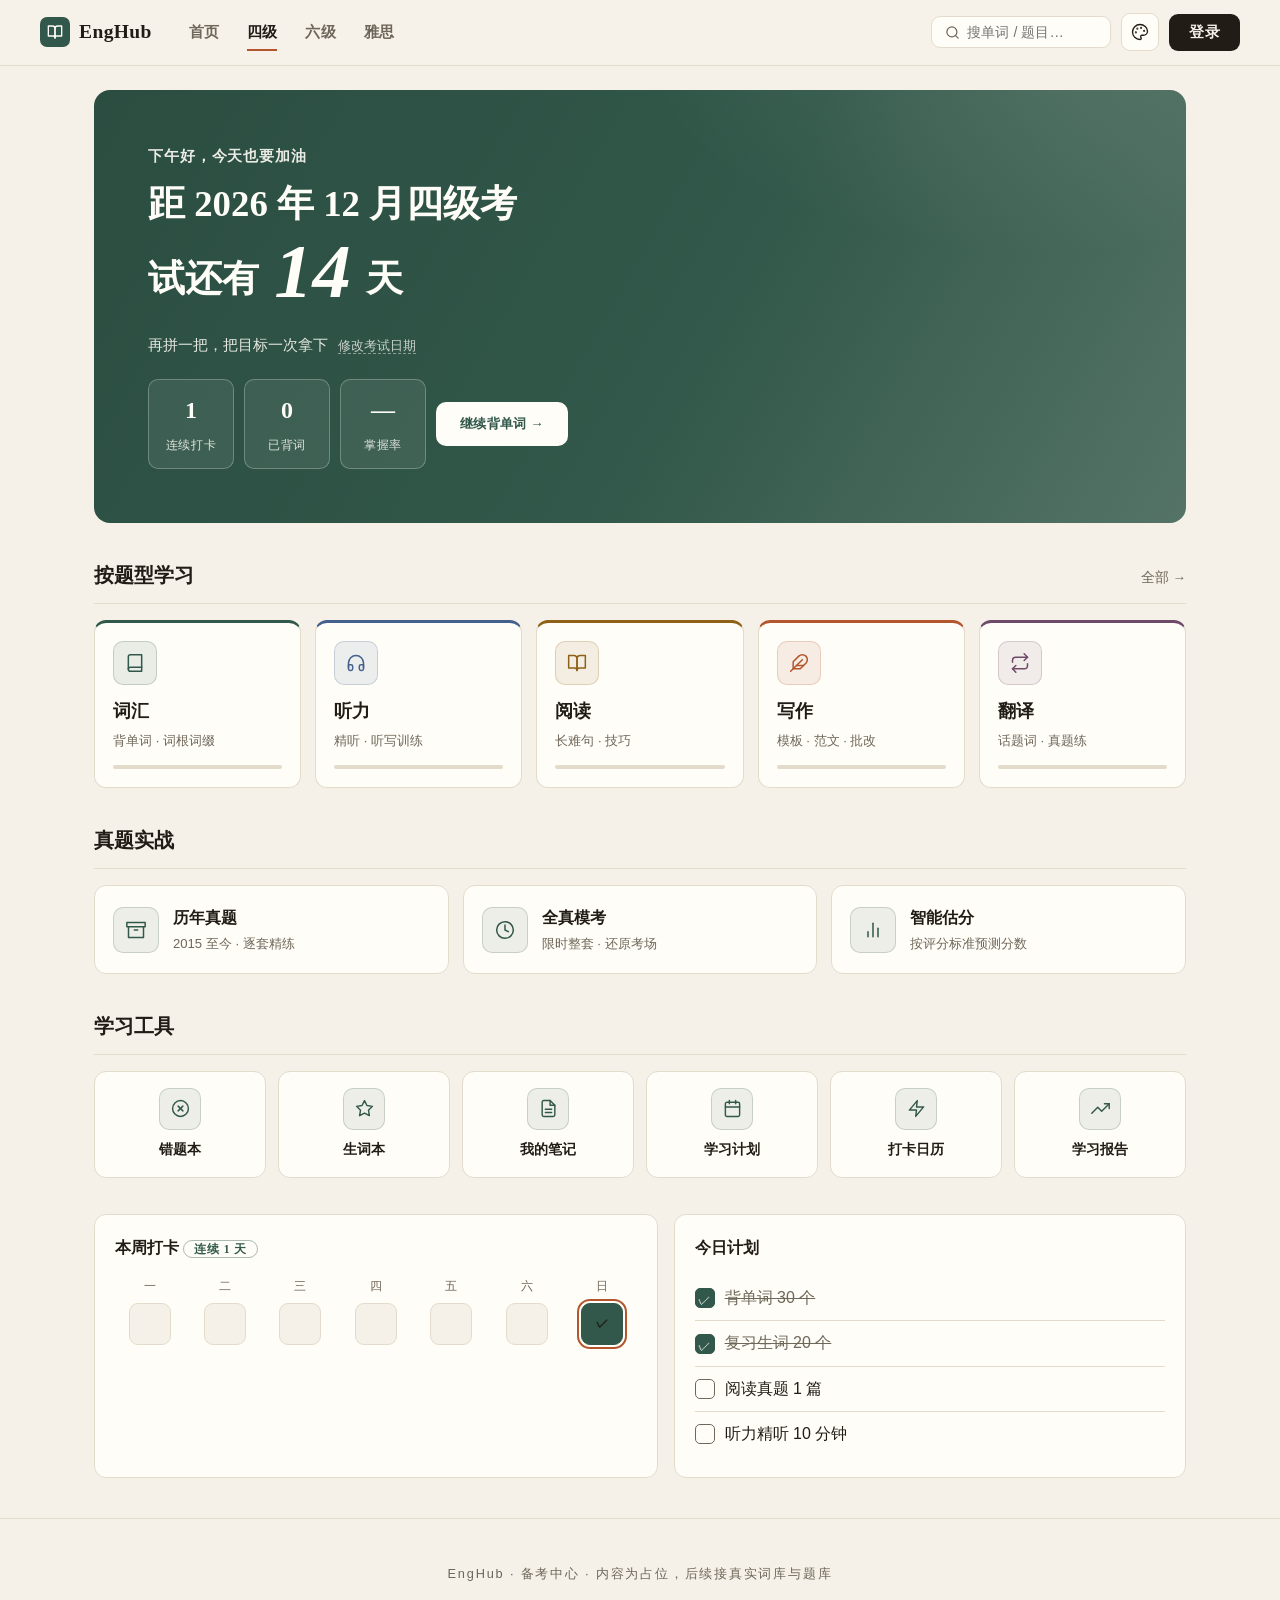
==== commit 5752de06: "全站去假数据:搜索接通词库、KPI改真实数据、生词本直达、考试日期可修改 搜索(app.js): - 首页大搜索框与各页导航搜索框接通词库:输入英文单词或中文释义,回车/点搜索跳转词表并定位,支持中英" ====
--- a/dashboard.html
+++ b/dashboard.html
@@ -30,9 +30,9 @@
     <h1 class="cd">距 <span id="examLabel">四级</span>考试还有 <span class="big" id="days">--</span> 天</h1>
     <p class="subt">再拼一把，把目标一次拿下 <span class="edit">修改考试日期</span></p>
     <div class="r">
-      <div class="kpi"><b>7</b><span>连续打卡</span></div>
-      <div class="kpi"><b>1750</b><span>已背词</span></div>
-      <div class="kpi"><b>86%</b><span>正确率</span></div>
+      <div class="kpi"><b>0</b><span>连续打卡</span></div>
+      <div class="kpi"><b>0</b><span>已背词</span></div>
+      <div class="kpi"><b>—</b><span>掌握率</span></div>
       <button class="cont" id="contStudy">继续背单词 →</button>
     </div>
   </section>
@@ -40,11 +40,11 @@
   <section class="sec">
     <div class="sec-h"><h2>按题型学习</h2><span class="more">全部 →</span></div>
     <div class="types">
-      <div class="tcard voc" id="goVocab"><div class="e"><svg width="20" height="20" viewBox="0 0 24 24" fill="none" stroke="currentColor" stroke-width="1.8" stroke-linecap="round" stroke-linejoin="round"><path d="M4 19.5A2.5 2.5 0 0 1 6.5 17H20"/><path d="M6.5 2H20v20H6.5A2.5 2.5 0 0 1 4 19.5v-15A2.5 2.5 0 0 1 6.5 2z"/></svg></div><h3>词汇</h3><p>背单词 · 词根词缀</p><div class="bar"><span style="width:62%"></span></div></div>
-      <div class="tcard lis"><div class="e"><svg width="20" height="20" viewBox="0 0 24 24" fill="none" stroke="currentColor" stroke-width="1.8" stroke-linecap="round" stroke-linejoin="round"><path d="M3 18v-6a9 9 0 0 1 18 0v6"/><path d="M21 19a2 2 0 0 1-2 2h-1a2 2 0 0 1-2-2v-3a2 2 0 0 1 2-2h3zM3 19a2 2 0 0 0 2 2h1a2 2 0 0 0 2-2v-3a2 2 0 0 0-2-2H3z"/></svg></div><h3>听力</h3><p>精听 · 听写训练</p><div class="bar"><span style="width:40%"></span></div></div>
-      <div class="tcard read"><div class="e"><svg width="20" height="20" viewBox="0 0 24 24" fill="none" stroke="currentColor" stroke-width="1.8" stroke-linecap="round" stroke-linejoin="round"><path d="M2 3h6a4 4 0 0 1 4 4v14a3 3 0 0 0-3-3H2z"/><path d="M22 3h-6a4 4 0 0 0-4 4v14a3 3 0 0 1 3-3h7z"/></svg></div><h3>阅读</h3><p>长难句 · 技巧</p><div class="bar"><span style="width:55%"></span></div></div>
-      <div class="tcard wri"><div class="e"><svg width="20" height="20" viewBox="0 0 24 24" fill="none" stroke="currentColor" stroke-width="1.8" stroke-linecap="round" stroke-linejoin="round"><path d="M20.24 12.24a6 6 0 0 0-8.49-8.49L5 10.5V19h8.5z"/><line x1="16" y1="8" x2="2" y2="22"/><line x1="17.5" y1="15" x2="9" y2="15"/></svg></div><h3>写作</h3><p>模板 · 范文 · 批改</p><div class="bar"><span style="width:30%"></span></div></div>
-      <div class="tcard tra"><div class="e"><svg width="20" height="20" viewBox="0 0 24 24" fill="none" stroke="currentColor" stroke-width="1.8" stroke-linecap="round" stroke-linejoin="round"><polyline points="17 1 21 5 17 9"/><path d="M3 11V9a4 4 0 0 1 4-4h14"/><polyline points="7 23 3 19 7 15"/><path d="M21 13v2a4 4 0 0 1-4 4H3"/></svg></div><h3>翻译</h3><p>话题词 · 真题练</p><div class="bar"><span style="width:25%"></span></div></div>
+      <div class="tcard voc" id="goVocab"><div class="e"><svg width="20" height="20" viewBox="0 0 24 24" fill="none" stroke="currentColor" stroke-width="1.8" stroke-linecap="round" stroke-linejoin="round"><path d="M4 19.5A2.5 2.5 0 0 1 6.5 17H20"/><path d="M6.5 2H20v20H6.5A2.5 2.5 0 0 1 4 19.5v-15A2.5 2.5 0 0 1 6.5 2z"/></svg></div><h3>词汇</h3><p>背单词 · 词根词缀</p><div class="bar"><span style="width:0%"></span></div></div>
+      <div class="tcard lis"><div class="e"><svg width="20" height="20" viewBox="0 0 24 24" fill="none" stroke="currentColor" stroke-width="1.8" stroke-linecap="round" stroke-linejoin="round"><path d="M3 18v-6a9 9 0 0 1 18 0v6"/><path d="M21 19a2 2 0 0 1-2 2h-1a2 2 0 0 1-2-2v-3a2 2 0 0 1 2-2h3zM3 19a2 2 0 0 0 2 2h1a2 2 0 0 0 2-2v-3a2 2 0 0 0-2-2H3z"/></svg></div><h3>听力</h3><p>精听 · 听写训练</p><div class="bar"><span style="width:0%"></span></div></div>
+      <div class="tcard read"><div class="e"><svg width="20" height="20" viewBox="0 0 24 24" fill="none" stroke="currentColor" stroke-width="1.8" stroke-linecap="round" stroke-linejoin="round"><path d="M2 3h6a4 4 0 0 1 4 4v14a3 3 0 0 0-3-3H2z"/><path d="M22 3h-6a4 4 0 0 0-4 4v14a3 3 0 0 1 3-3h7z"/></svg></div><h3>阅读</h3><p>长难句 · 技巧</p><div class="bar"><span style="width:0%"></span></div></div>
+      <div class="tcard wri"><div class="e"><svg width="20" height="20" viewBox="0 0 24 24" fill="none" stroke="currentColor" stroke-width="1.8" stroke-linecap="round" stroke-linejoin="round"><path d="M20.24 12.24a6 6 0 0 0-8.49-8.49L5 10.5V19h8.5z"/><line x1="16" y1="8" x2="2" y2="22"/><line x1="17.5" y1="15" x2="9" y2="15"/></svg></div><h3>写作</h3><p>模板 · 范文 · 批改</p><div class="bar"><span style="width:0%"></span></div></div>
+      <div class="tcard tra"><div class="e"><svg width="20" height="20" viewBox="0 0 24 24" fill="none" stroke="currentColor" stroke-width="1.8" stroke-linecap="round" stroke-linejoin="round"><polyline points="17 1 21 5 17 9"/><path d="M3 11V9a4 4 0 0 1 4-4h14"/><polyline points="7 23 3 19 7 15"/><path d="M21 13v2a4 4 0 0 1-4 4H3"/></svg></div><h3>翻译</h3><p>话题词 · 真题练</p><div class="bar"><span style="width:0%"></span></div></div>
     </div>
   </section>
 
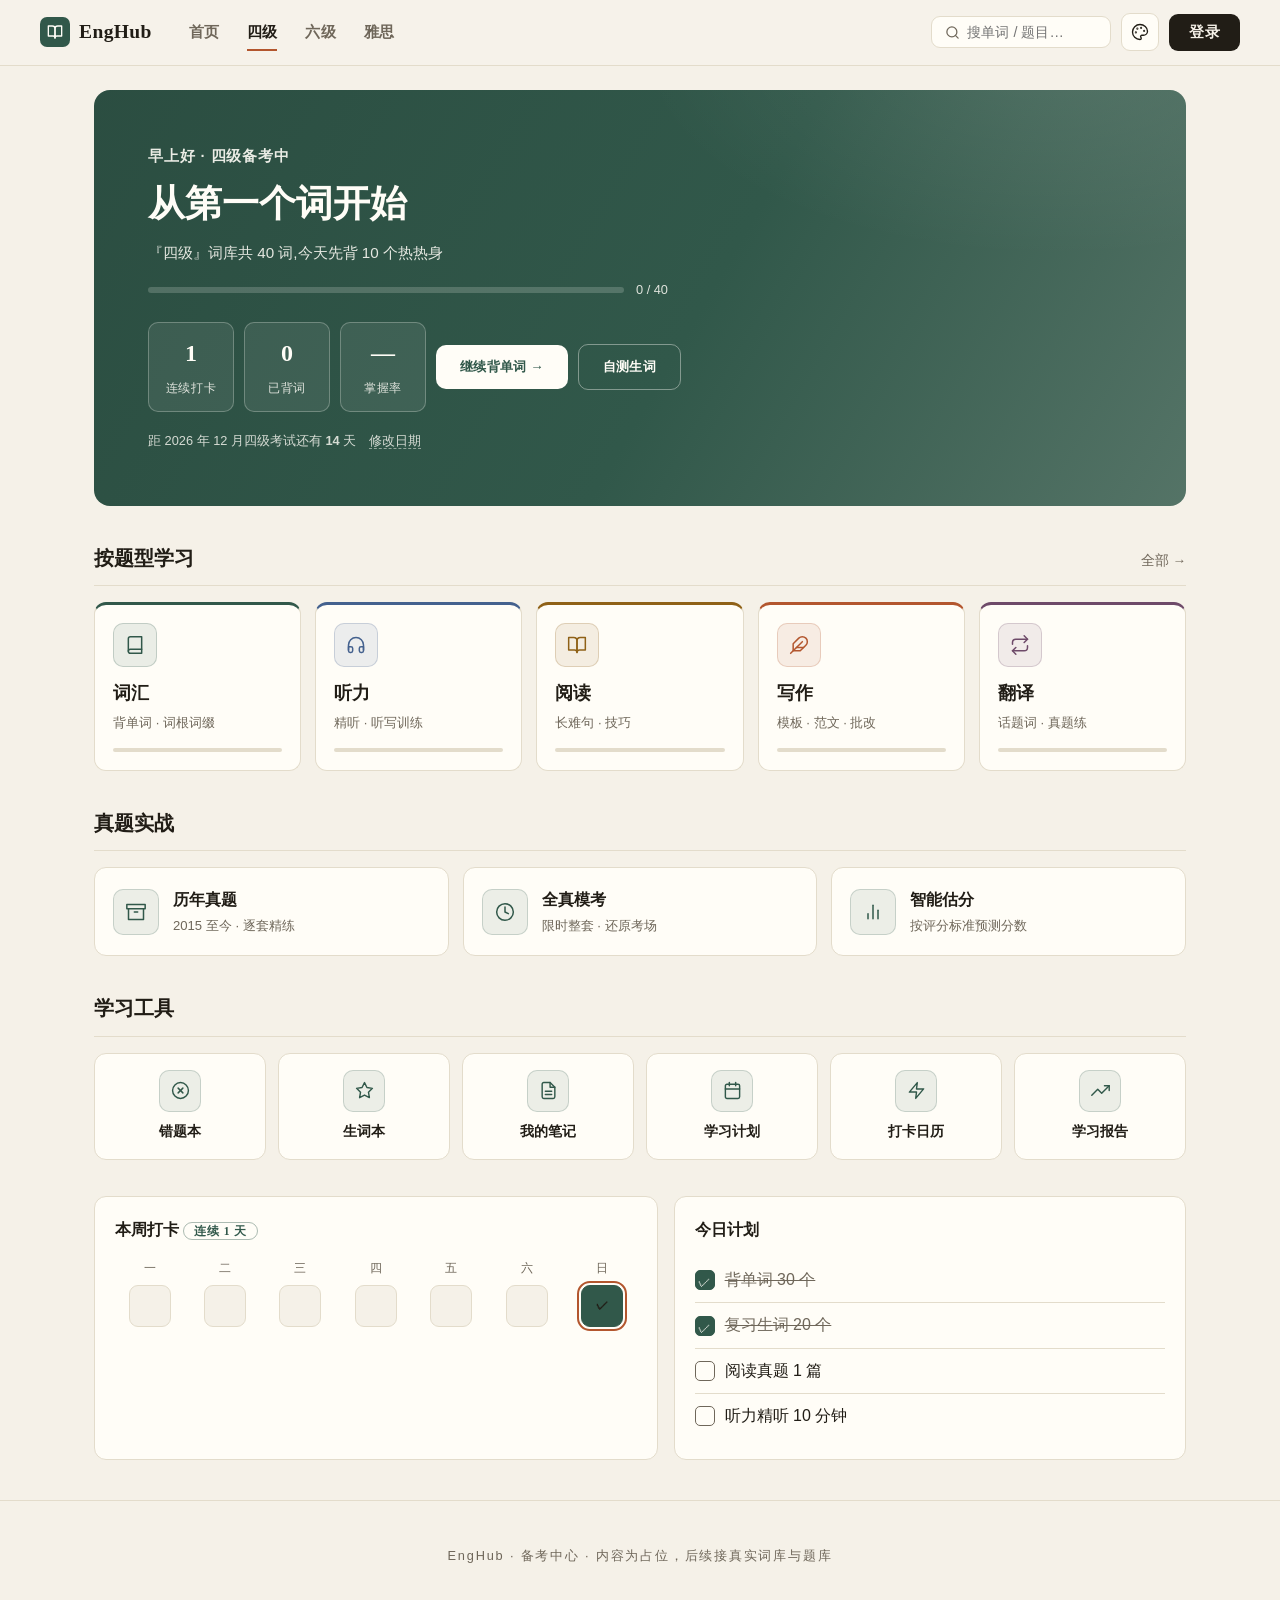
==== commit 68b4a3e1: "备考中心英雄区重设计:移除巨型倒计时,改为学习进度中心 - 删除"距考试还有XX天"大字倒计时块,英雄区以真实学习战果为中心:   * 问候语按时段变化(早上好/中午好/下午好/晚上好/夜深了注意休息" ====
--- a/dashboard.html
+++ b/dashboard.html
@@ -26,15 +26,21 @@
 
 <div class="wrap">
   <section class="hero">
-    <span class="hi">下午好，今天也要加油</span>
-    <h1 class="cd">距 <span id="examLabel">四级</span>考试还有 <span class="big" id="days">--</span> 天</h1>
-    <p class="subt">再拼一把，把目标一次拿下 <span class="edit">修改考试日期</span></p>
+    <span class="hi" id="hi">今天也要加油</span>
+    <h1 class="cd" id="heroTitle">从第一个词开始</h1>
+    <p class="subt" id="heroSub"></p>
+    <div class="vprog" id="vprog" style="display:none">
+      <div class="vbar"><span id="vfill" style="width:0%"></span></div>
+      <span class="vtext" id="vtext"></span>
+    </div>
     <div class="r">
       <div class="kpi"><b>0</b><span>连续打卡</span></div>
       <div class="kpi"><b>0</b><span>已背词</span></div>
       <div class="kpi"><b>—</b><span>掌握率</span></div>
       <button class="cont" id="contStudy">继续背单词 →</button>
+      <button class="cont ghost" id="quizWords">自测生词</button>
     </div>
+    <p class="exam-line" id="examLine"></p>
   </section>
 
   <section class="sec">
--- a/assets/style.css
+++ b/assets/style.css
@@ -104,6 +104,15 @@
 .kpi b{display:block;font-family:var(--serif);font-size:1.5rem;font-variant-numeric:tabular-nums}.kpi span{font-size:.74rem;opacity:.85;letter-spacing:.06em}
 .hero .cont{background:var(--on-brand);color:var(--brand);font-weight:800;padding:13px 24px;border-radius:10px;cursor:pointer;border:0;letter-spacing:.02em;transition:opacity .16s}
 .hero .cont:hover{opacity:.9}
+.hero .cont.ghost{background:transparent;color:var(--on-brand);border:1px solid color-mix(in srgb,var(--on-brand) 40%,transparent);font-weight:700}
+.hero .cont.ghost:hover{border-color:var(--on-brand);opacity:1}
+.hero .vprog{display:flex;align-items:center;gap:12px;max-width:520px;width:100%}
+.hero .vbar{flex:1;height:6px;border-radius:999px;background:color-mix(in srgb,var(--on-brand) 18%,transparent);overflow:hidden}
+.hero .vbar span{display:block;height:100%;background:var(--on-brand);border-radius:999px;transition:width .4s}
+.hero .vtext{font-size:.8rem;opacity:.85;white-space:nowrap;font-variant-numeric:tabular-nums}
+.hero .exam-line{font-size:.8rem;opacity:.8;margin-top:4px}
+.hero .exam-line b{font-variant-numeric:tabular-nums}
+.hero .exam-line a{border-bottom:1px dashed color-mix(in srgb,var(--on-brand) 60%,transparent);cursor:pointer}
 
 .sec{margin-top:36px}
 .sec-h{display:flex;align-items:baseline;gap:10px;margin-bottom:16px;padding-bottom:10px;border-bottom:1px solid var(--line)}
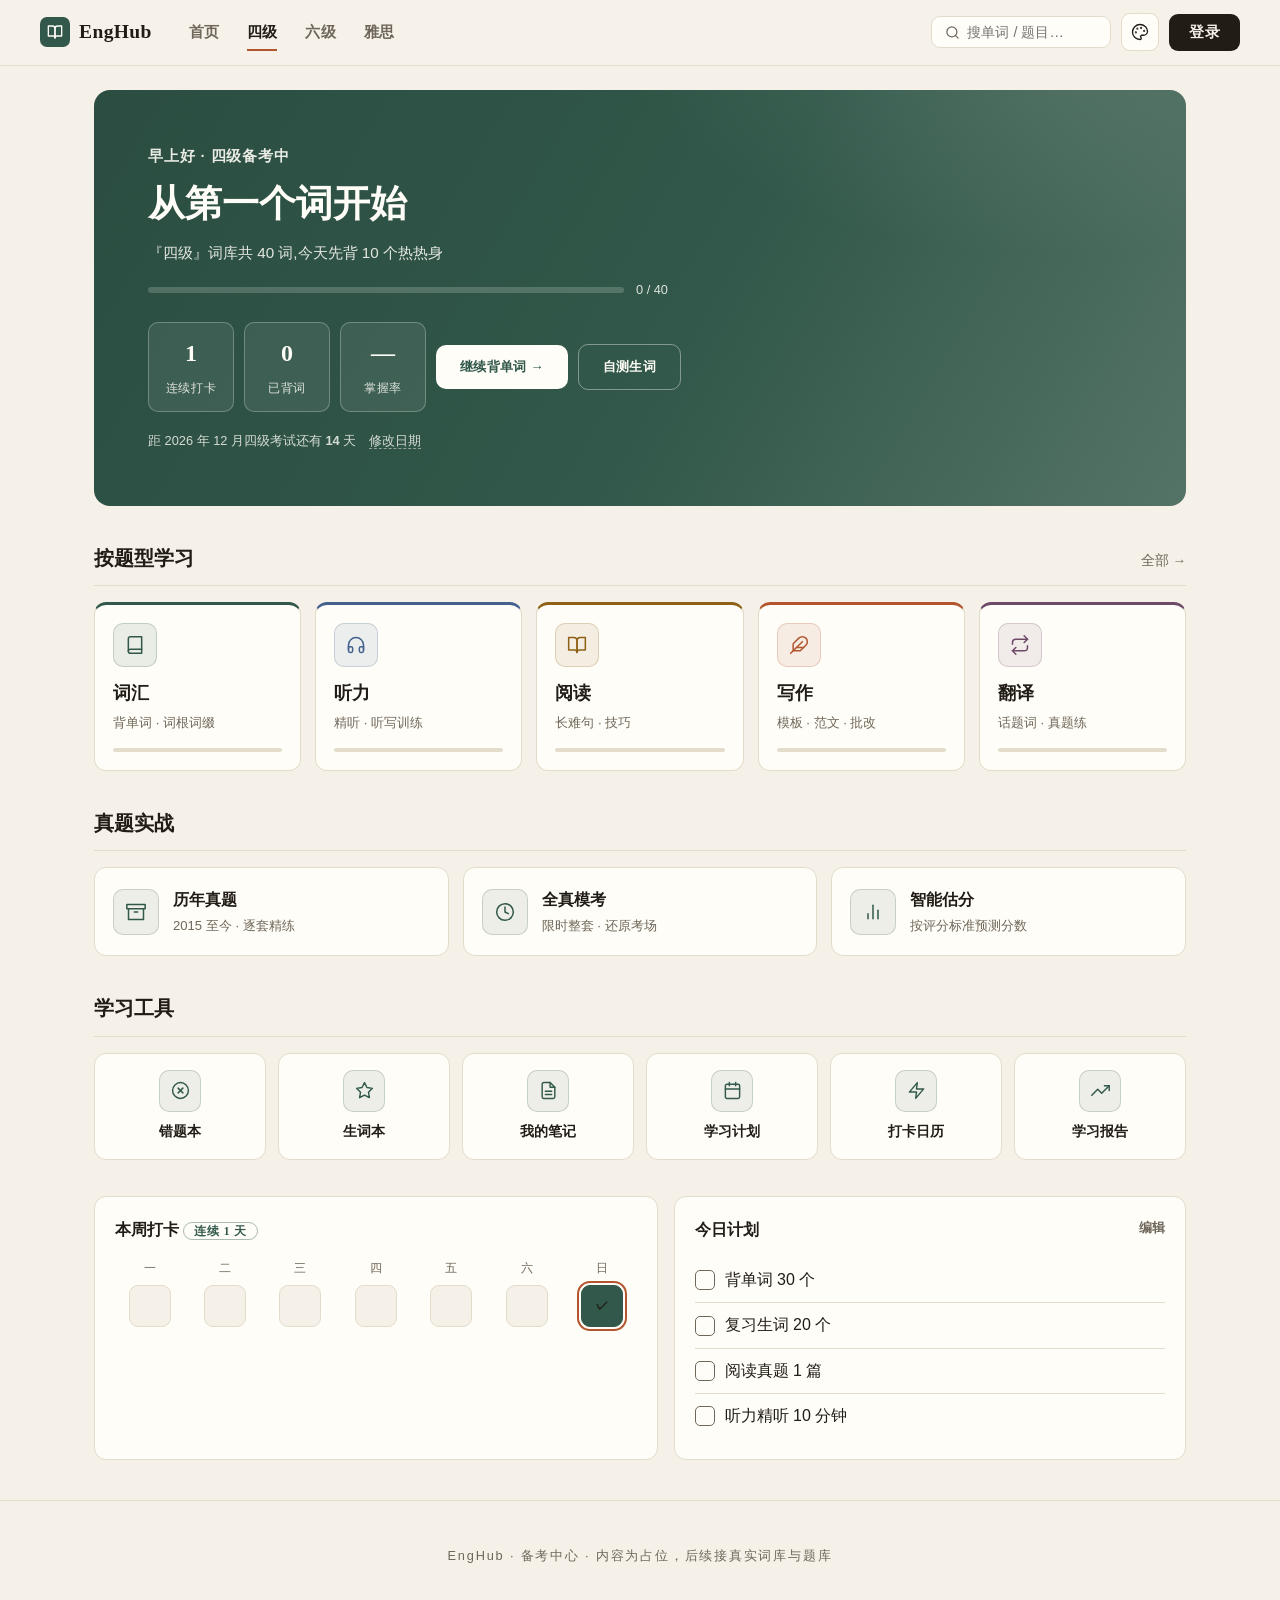
==== commit 3d119c39: "新增三个工具页:打卡日历/学习报告/学习计划,工具区全部入口接通 打卡日历 calendar.html(新): - 统计卡:总打卡天数/当前连续/最长连续/本月打卡,全部来自真实打卡记录 - 周一开头" ====
--- a/dashboard.html
+++ b/dashboard.html
@@ -69,9 +69,9 @@
       <div class="tool" id="goMistakes"><div class="e"><svg width="19" height="19" viewBox="0 0 24 24" fill="none" stroke="currentColor" stroke-width="1.8" stroke-linecap="round" stroke-linejoin="round"><circle cx="12" cy="12" r="10"/><line x1="15" y1="9" x2="9" y2="15"/><line x1="9" y1="9" x2="15" y2="15"/></svg></div><div class="t">错题本</div></div>
       <div class="tool" id="goWords"><div class="e"><svg width="19" height="19" viewBox="0 0 24 24" fill="none" stroke="currentColor" stroke-width="1.8" stroke-linecap="round" stroke-linejoin="round"><polygon points="12 2 15.09 8.26 22 9.27 17 14.14 18.18 21.02 12 17.77 5.82 21.02 7 14.14 2 9.27 8.91 8.26"/></svg></div><div class="t">生词本</div></div>
       <div class="tool" id="goNotes"><div class="e"><svg width="19" height="19" viewBox="0 0 24 24" fill="none" stroke="currentColor" stroke-width="1.8" stroke-linecap="round" stroke-linejoin="round"><path d="M14 2H6a2 2 0 0 0-2 2v16a2 2 0 0 0 2 2h12a2 2 0 0 0 2-2V8z"/><polyline points="14 2 14 8 20 8"/><line x1="16" y1="13" x2="8" y2="13"/><line x1="16" y1="17" x2="8" y2="17"/></svg></div><div class="t">我的笔记</div></div>
-      <div class="tool"><div class="e"><svg width="19" height="19" viewBox="0 0 24 24" fill="none" stroke="currentColor" stroke-width="1.8" stroke-linecap="round" stroke-linejoin="round"><rect x="3" y="4" width="18" height="18" rx="2" ry="2"/><line x1="16" y1="2" x2="16" y2="6"/><line x1="8" y1="2" x2="8" y2="6"/><line x1="3" y1="10" x2="21" y2="10"/></svg></div><div class="t">学习计划</div></div>
-      <div class="tool"><div class="e"><svg width="19" height="19" viewBox="0 0 24 24" fill="none" stroke="currentColor" stroke-width="1.8" stroke-linecap="round" stroke-linejoin="round"><polygon points="13 2 3 14 12 14 11 22 21 10 12 10 13 2"/></svg></div><div class="t">打卡日历</div></div>
-      <div class="tool"><div class="e"><svg width="19" height="19" viewBox="0 0 24 24" fill="none" stroke="currentColor" stroke-width="1.8" stroke-linecap="round" stroke-linejoin="round"><polyline points="23 6 13.5 15.5 8.5 10.5 1 18"/><polyline points="17 6 23 6 23 12"/></svg></div><div class="t">学习报告</div></div>
+      <div class="tool" id="goPlan"><div class="e"><svg width="19" height="19" viewBox="0 0 24 24" fill="none" stroke="currentColor" stroke-width="1.8" stroke-linecap="round" stroke-linejoin="round"><rect x="3" y="4" width="18" height="18" rx="2" ry="2"/><line x1="16" y1="2" x2="16" y2="6"/><line x1="8" y1="2" x2="8" y2="6"/><line x1="3" y1="10" x2="21" y2="10"/></svg></div><div class="t">学习计划</div></div>
+      <div class="tool" id="goCal"><div class="e"><svg width="19" height="19" viewBox="0 0 24 24" fill="none" stroke="currentColor" stroke-width="1.8" stroke-linecap="round" stroke-linejoin="round"><polygon points="13 2 3 14 12 14 11 22 21 10 12 10 13 2"/></svg></div><div class="t">打卡日历</div></div>
+      <div class="tool" id="goReport"><div class="e"><svg width="19" height="19" viewBox="0 0 24 24" fill="none" stroke="currentColor" stroke-width="1.8" stroke-linecap="round" stroke-linejoin="round"><polyline points="23 6 13.5 15.5 8.5 10.5 1 18"/><polyline points="17 6 23 6 23 12"/></svg></div><div class="t">学习报告</div></div>
     </div>
   </section>
 
@@ -81,13 +81,8 @@
       <div class="week" id="week"></div>
     </div>
     <div class="panel">
-      <h3>今日计划</h3>
-      <ul class="todo" id="todo">
-        <li class="done"><span class="b">✓</span><span class="x">背单词 30 个</span></li>
-        <li class="done"><span class="b">✓</span><span class="x">复习生词 20 个</span></li>
-        <li><span class="b"></span><span class="x">阅读真题 1 篇</span></li>
-        <li><span class="b"></span><span class="x">听力精听 10 分钟</span></li>
-      </ul>
+      <h3>今日计划 <a class="p-edit" href="plan.html">编辑</a></h3>
+      <ul class="todo" id="todo"></ul>
     </div>
   </section>
 </div>
--- a/assets/style.css
+++ b/assets/style.css
@@ -146,6 +146,8 @@
 .plan{display:grid;grid-template-columns:1.1fr 1fr;gap:16px}
 .panel{background:var(--card);border:1px solid var(--line);border-radius:var(--r);padding:20px}
 .panel h3{font-family:var(--serif);font-size:1.02rem;font-weight:700;margin-bottom:14px}
+.panel .p-edit{float:right;font-family:-apple-system,"Segoe UI","PingFang SC","Microsoft YaHei",sans-serif;font-size:.8rem;font-weight:600;color:var(--dim);transition:color .15s}
+.panel .p-edit:hover{color:var(--ink)}
 .week{display:flex;justify-content:space-between;gap:6px}
 .day{flex:1;text-align:center;color:var(--dim);font-size:.78rem}
 .day .d{width:100%;aspect-ratio:1;max-width:42px;margin:6px auto 0;border-radius:9px;background:var(--bg);border:1px solid var(--line);display:grid;place-items:center;font-weight:700;color:var(--dim)}
